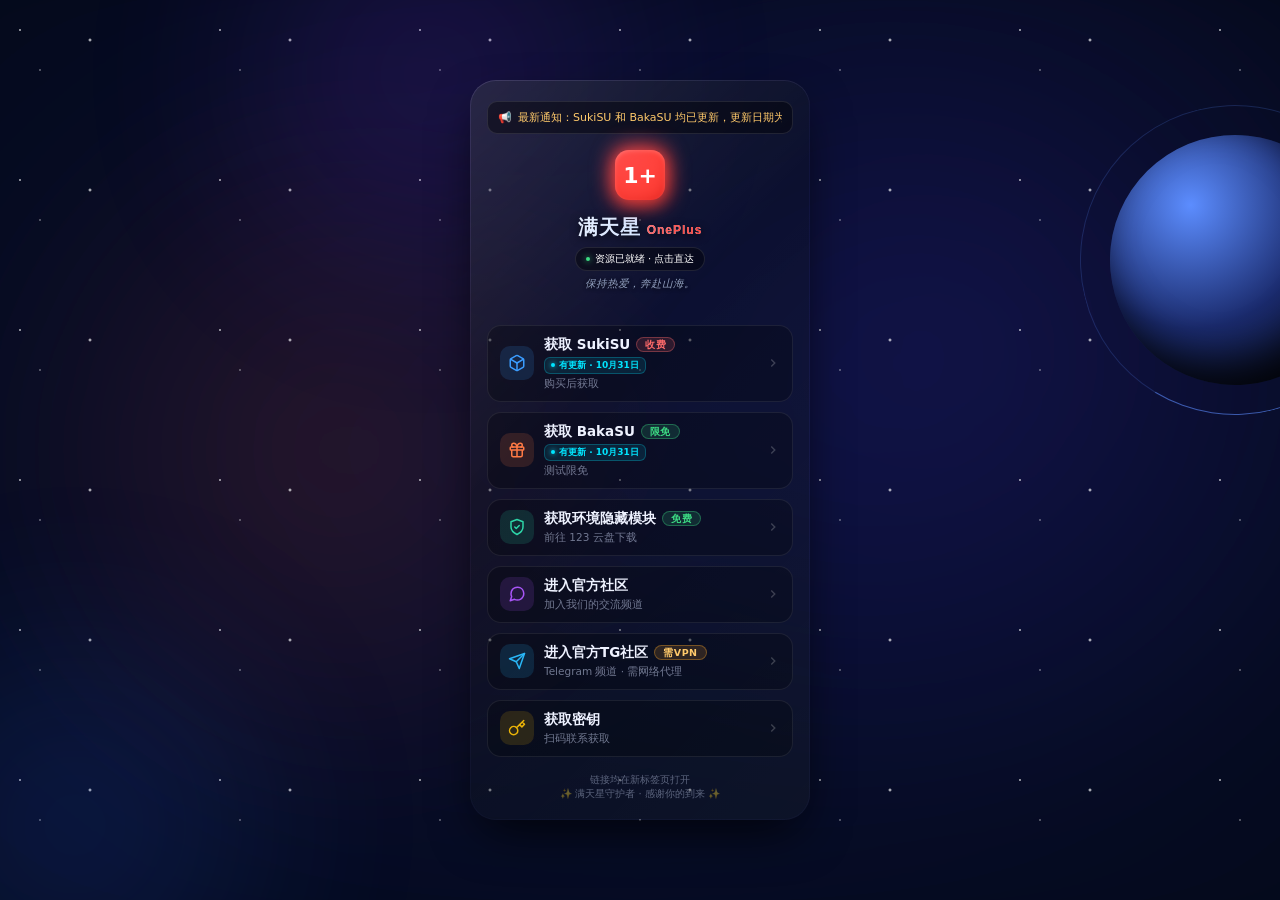
==== index.html @ 499a8072 "Add files via upload" ====
<!DOCTYPE html>
<html lang="zh-CN">
<head>
<meta charset="UTF-8">
<meta name="viewport" content="width=device-width, initial-scale=1.0, maximum-scale=1.0, user-scalable=no">
<title>满天星 - OnePlus</title>
<link rel="stylesheet" href="common.css">
<style>
body { overflow-x: hidden; -webkit-tap-highlight-color: transparent; }

/* 卡片基础样式：改为自适应高度，过度极其平滑 */
.card-inner { 
  padding: 20px 16px 18px; 
  position: relative; 
  display: flex; 
  flex-direction: column; 
  transition: height 0.3s cubic-bezier(0.25, 1, 0.5, 1);
}

/* === 视图容器 === */
.view-container { width: 100%; flex: 1; display: flex; flex-direction: column; animation: fadeIn 0.3s ease; }
@keyframes fadeIn { from { opacity: 0; transform: scale(0.98); } to { opacity: 1; transform: scale(1); } }

/* ================= 首页列表视图 ================= */
.notice-bar { position: relative; z-index: 11; display: flex; align-items: center; background: rgba(0,0,0,.4); border: 1px solid rgba(255,255,255,.1); border-radius: 10px; padding: 8px 10px; margin-bottom: 16px; font-size: 11px; color: #ffca6b; overflow: hidden; }
.notice-icon { flex-shrink: 0; margin-right: 6px; }
.notice-content { flex: 1; overflow: hidden; }
.notice-track { display: inline-flex; white-space: nowrap; animation: marquee 15s linear infinite; }
.notice-track span { padding-right: 30px; }
@keyframes marquee { 0% { transform: translateX(0); } 100% { transform: translateX(-50%); } }

.head { position: relative; z-index: 11; text-align: center; margin-bottom: 18px; }
.logo { position: relative; width: 50px; height: 50px; margin: 0 auto 10px; border-radius: 14px; display: grid; place-items: center; font-size: 22px; font-weight: 900; color: #fff; background: linear-gradient(145deg, #ff5e5e, #ff3b30 40%, #c91414); box-shadow: inset 0 2px 4px rgba(255,255,255,0.4), 0 6px 15px rgba(255,59,48,0.3); z-index: 1; }
.logo::before { content: ''; position: absolute; inset: -4px; border-radius: 18px; background: linear-gradient(145deg, #ff4d4d, #ff3b30); filter: blur(10px); z-index: -1; animation: logoPulse 2s infinite alternate; }
@keyframes logoPulse { 0% { opacity: .2; transform: scale(.9); } 100% { opacity: .7; transform: scale(1.05); } }
h1 { margin-bottom: 6px; font-size: 20px; font-weight: 900; letter-spacing: 1px; background: linear-gradient(100deg, #ffffff 0%, #d4e4ff 50%, #e6d4ff 100%); -webkit-background-clip: text; background-clip: text; color: transparent; display: flex; align-items: baseline; justify-content: center; gap: 6px; filter: drop-shadow(0 2px 4px rgba(0,0,0,0.8)); }
.brand { font-size: 12px; font-weight: 800; font-family: "Arial", sans-serif; background: linear-gradient(135deg, #ff6b6b, #ff3b30); -webkit-background-clip: text; background-clip: text; color: transparent; }
.meta-group { display: flex; flex-direction: column; align-items: center; gap: 6px; margin-bottom: 16px; }
.meta { display: inline-flex; align-items: center; gap: 5px; padding: 4px 10px; border-radius: 100px; font-size: 10px; color: #fff; background: rgba(0,0,0,.4); border: 1px solid rgba(255,255,255,.1); }
.dot { width: 4px; height: 4px; border-radius: 50%; background: #3ddc84; box-shadow: 0 0 6px #3ddc84; animation: dotPulse 2s infinite alternate; }
@keyframes dotPulse { 0% { opacity: .5; box-shadow: 0 0 2px #3ddc84; transform: scale(.8); } 100% { opacity: 1; box-shadow: 0 0 10px #3ddc84; transform: scale(1.2); } }
.quote { font-size: 10.5px; color: #a0b0d0; font-style: italic; opacity: .9; text-shadow: 0 1px 4px #000; }

.btns { position: relative; z-index: 11; display: flex; flex-direction: column; gap: 10px; flex: 1; }
.btn { position: relative; display: flex; align-items: center; gap: 10px; padding: 10px 12px; border-radius: 14px; overflow: hidden; text-decoration: none; color: var(--text); background: rgba(0, 0, 0, 0.25); border: 1px solid rgba(255,255,255,.08); transition: transform 0.2s; cursor: pointer; }
.btn:hover { background: rgba(0, 0, 0, 0.4); border-color: rgba(255,255,255,.15); }
.btn:active { transform: scale(0.96); background: rgba(255,255,255,0.08); }

.icon { flex: 0 0 34px; width: 34px; height: 34px; border-radius: 10px; display: grid; place-items: center; color: var(--accent); }
.icon svg { width: 18px; height: 18px; }
.text { flex: 1; min-width: 0; display: flex; flex-direction: column; justify-content: center; gap: 3px; }
.row-1 { display: flex; align-items: center; gap: 6px; }
.row-2 { display: flex; align-items: center; gap: 6px; }
.row-3 { font-size: 10.5px; color: rgba(214,226,255,.5); }
.label { font-size: 13.5px; font-weight: 700; white-space: nowrap; }

.tag { display: inline-flex; align-items: center; padding: 2px 8px; border-radius: 100px; font-size: 9.5px; font-weight: 800; line-height: 1; letter-spacing: 0.5px; transition: all 0.4s; }
.tag-vpn { color: #ffca6b; background: rgba(255,170,40,.15); border: 1px solid rgba(255,170,40,.35); }
.tag-paid { color: #ff6b6b; background: rgba(255,107,107,.15); border: 1px solid rgba(255,107,107,.35); }
.tag-free { color: #3ddc84; background: rgba(61,220,132,.15); border: 1px solid rgba(61,220,132,.35); }
.tag-paid.unlocked { color: #3ddc84; background: rgba(61,220,132,.25); border: 1px solid rgba(61,220,132,.5); animation: capsuleGlow 2s infinite alternate; }
@keyframes capsuleGlow { 0% { box-shadow: 0 0 5px rgba(61,220,132,.2); } 100% { box-shadow: 0 0 15px rgba(61,220,132,.5); } }
.update-badge { display: inline-flex; align-items: center; gap: 4px; padding: 1px 6px; border-radius: 6px; font-size: 9px; font-weight: 700; color: #00e5ff; background: rgba(0,229,255,.1); border: 1px solid rgba(0, 229, 255, 0.25); animation: floatBadge 2.5s infinite; }
.update-dot { width: 4px; height: 4px; border-radius: 50%; background: #00e5ff; box-shadow: 0 0 5px #00e5ff; }
@keyframes floatBadge { 0%, 100% { transform: translateY(0); } 50% { transform: translateY(-2px); } }

.arrow { width: 14px; height: 14px; display: grid; place-items: center; color: rgba(255,255,255,.2); flex-shrink: 0; margin-left: 4px; }
.btn-suki { --accent: #3b9dff; } .btn-suki .icon { background: rgba(59,157,255,.15); }
.btn-baka { --accent: #ff7a45; } .btn-baka .icon { background: rgba(255,122,69,.15); }
.btn-env { --accent: #2dd4a7; } .btn-env .icon { background: rgba(45,212,167,.15); }
.btn-qq { --accent: #a855f7; } .btn-qq .icon { background: rgba(168,85,247,.15); }
.btn-tg { --accent: #29b6f6; } .btn-tg .icon { background: rgba(41,182,246,.15); }
.btn-key { --accent: #eab308; } .btn-key .icon { background: rgba(234,179,8,.15); }
.foot { position: relative; z-index: 11; margin-top: 16px; text-align: center; font-size: 10px; color: rgba(214,226,255,.4); }

/* ================= 内部新界面视图 ================= */
.view-header { display: flex; align-items: center; margin-bottom: 24px; }
.back-icon { width: 32px; height: 32px; border-radius: 50%; background: rgba(255,255,255,0.08); border: 1px solid rgba(255,255,255,0.05); display: grid; place-items: center; cursor: pointer; color: #fff; margin-right: 12px; transition: all 0.2s; }
.back-icon:active { transform: scale(0.9); background: rgba(255,255,255,0.2); }
.view-title { font-size: 18px; font-weight: bold; color: #fff; }

.verify-content { display: flex; flex-direction: column; align-items: center; width: 100%; animation: fadeIn 0.3s ease; padding-bottom: 20px; }
.input-group { position: relative; margin-bottom: 16px; width: 100%; }
input { width: 100%; padding: 14px 44px; border-radius: 14px; background: rgba(0, 0, 0, 0.4); border: 1px solid rgba(255,255,255,0.15); color: #fff; font-size: 16px; text-align: center; outline: none; font-family: inherit; letter-spacing: 2px; box-sizing: border-box; }
input:focus { border-color: rgba(59,157,255,0.6); box-shadow: 0 0 20px rgba(59,157,255,0.3); background: rgba(0,0,0,0.5); }
.eye { position: absolute; right: 10px; top: 50%; transform: translateY(-50%); width: 32px; height: 32px; display: grid; place-items: center; background: transparent; border: none; color: rgba(255,255,255,.5); cursor: pointer; }
.eye svg { width: 20px; height: 20px; }
.eye.active svg { color: #3b9dff; }

.err { color: #ff4d4d; font-size: 12px; height: 20px; margin-bottom: 12px; opacity: 0; transition: opacity .3s; font-weight: 500; }
.err.show { opacity: 1; }
button.verify { width: 100%; padding: 15px; border-radius: 14px; background: linear-gradient(180deg, #3b9dff, #2f6bff); color: #fff; border: none; font-size: 15px; font-weight: bold; cursor: pointer; margin-bottom: 10px; transition: transform 0.2s; }
button.verify:active:not(:disabled) { transform: scale(0.96); }
button.verify:disabled { background: #2a3245; color: rgba(255,255,255,.3); cursor: not-allowed; }

.qr-container { position: relative; display: inline-block; margin-bottom: 10px; padding: 3px; border-radius: 20px; background: linear-gradient(135deg, #8b5cf6, #29b6f6, #eab308); }
.qr-wrap { position: relative; background: #fff; padding: 10px; border-radius: 17px; overflow: hidden; width: 210px; height: 210px; display: flex; align-items: center; justify-content: center; }
.qr-wrap img { display: block; width: 100%; height: 100%; object-fit: contain; border-radius: 10px; }
.scan-line { position: absolute; top: 0; left: 0; width: 100%; height: 2px; background: linear-gradient(90deg, transparent, #8b5cf6, #eab308, transparent); animation: scan 3s infinite; z-index: 10; }
@keyframes scan { 0% { top: -5%; opacity: 0; } 10% { opacity: 1; } 90% { opacity: 1; } 100% { top: 105%; opacity: 0; } }

.btn-loading { display: inline-block; width: 14px; height: 14px; border: 2px solid rgba(255,255,255,0.2); border-top-color: #fff; border-radius: 50%; animation: btnSpin 0.6s linear infinite; margin-right: 6px; }
@keyframes btnSpin { to { transform: rotate(360deg); } }
.shake { animation: shake 0.4s; }
@keyframes shake { 0%, 100% { transform: translateX(0); } 25% { transform: translateX(-6px); } 75% { transform: translateX(6px); } }
</style>
</head>
<body>

<div class="nebula"></div><div class="stars"></div><div class="planet" id="planet-bg"></div><div class="orb orb-1"></div><div class="orb orb-2"></div>

<main class="card">
  <div class="card-inner" id="mainCardInner">
    
    <!-- 视图 1：首页列表 -->
    <div class="view-container" id="viewList">
      <div class="notice-bar"><span class="notice-icon">📢</span><div class="notice-content"><div class="notice-track" id="noticeTrack"></div></div></div>
      <header class="head">
        <div class="logo">1+</div>
        <h1>满天星 <span class="brand">OnePlus</span></h1>
        <div class="meta-group"><div class="meta"><span class="dot"></span>资源已就绪 · 点击直达</div><div class="quote" id="dailyQuote">满天星河，你是人间理想。</div></div>
      </header>
      <nav class="btns">
        <a class="btn btn-suki" href="javascript:void(0)" onclick="handleSukiClick(this)">
          <span class="icon"><svg viewBox="0 0 24 24" fill="none" stroke="currentColor" stroke-width="2" stroke-linejoin="round"><path d="M21 16V8a2 2 0 0 0-1-1.73l-7-4a2 2 0 0 0-2 0l-7 4A2 2 0 0 0 3 8v8a2 2 0 0 0 1 1.73l7 4a2 2 0 0 0 2 0l7-4A2 2 0 0 0 21 16z"/><polyline points="3.27 6.96 12 12.01 20.73 6.96"/><line x1="12" y1="22.08" x2="12" y2="12"/></svg></span>
          <span class="text">
            <span class="row-1"><span class="label">获取 SukiSU</span><span id="sukiTag" class="tag tag-paid">收费</span></span>
            <span class="row-2"><span class="update-badge"><span class="update-dot"></span>有更新 · 10月31日</span></span>
            <span class="row-3">购买后获取</span>
          </span>
          <span class="arrow" id="sukiArrow"><svg viewBox="0 0 24 24" fill="none" stroke="currentColor" stroke-width="2.5"><polyline points="9 18 15 12 9 6"/></svg></span>
        </a>
        <a class="btn btn-baka" href="https://1816791544.share.123pan.cn/123pan/YXhyVv-ru7KH" target="_blank">
          <span class="icon"><svg viewBox="0 0 24 24" fill="none" stroke="currentColor" stroke-width="2" stroke-linejoin="round"><rect x="3" y="8" width="18" height="4" rx="1"/><path d="M12 8v13M5 12v7a2 2 0 0 0 2 2h10a2 2 0 0 0 2-2v-7"/><path d="M7.5 8a2.5 2.5 0 0 1 0-5C11 3 12 8 12 8s1-5 4.5-5a2.5 2.5 0 0 1 0 5"/></svg></span>
          <span class="text">
            <span class="row-1"><span class="label">获取 BakaSU</span><span class="tag tag-free">限免</span></span>
            <span class="row-2"><span class="update-badge"><span class="update-dot"></span>有更新 · 10月31日</span></span>
            <span class="row-3">测试限免</span>
          </span>
          <span class="arrow"><svg viewBox="0 0 24 24" fill="none" stroke="currentColor" stroke-width="2.5"><polyline points="9 18 15 12 9 6"/></svg></span>
        </a>
        <a class="btn btn-env" href="https://www.123684.com/s/YXhyVv-4Yx2H" target="_blank">
          <span class="icon"><svg viewBox="0 0 24 24" fill="none" stroke="currentColor" stroke-width="2" stroke-linecap="round" stroke-linejoin="round"><path d="M12 22s8-4 8-10V5l-8-3-8 3v7c0 6 8 10 8 10z"/><path d="M9 12l2 2 4-4"/></svg></span>
          <span class="text">
            <span class="row-1"><span class="label">获取环境隐藏模块</span><span class="tag tag-free">免费</span></span>
            <span class="row-3">前往 123 云盘下载</span>
          </span>
          <span class="arrow"><svg viewBox="0 0 24 24" fill="none" stroke="currentColor" stroke-width="2.5"><polyline points="9 18 15 12 9 6"/></svg></span>
        </a>
        <a class="btn btn-qq" href="https://pd.qq.com/s/1yattoxwb?b=9" target="_blank">
          <span class="icon"><svg viewBox="0 0 24 24" fill="none" stroke="currentColor" stroke-width="2" stroke-linecap="round" stroke-linejoin="round"><path d="M21 11.5a8.38 8.38 0 0 1-.9 3.8 8.5 8.5 0 0 1-7.6 4.7 8.38 8.38 0 0 1-3.8-.9L3 21l1.9-5.7a8.38 8.38 0 0 1-.9-3.8 8.5 8.5 0 0 1 4.7-7.6 8.38 8.38 0 0 1 3.8-.9h.5a8.48 8.48 0 0 1 8 8v.5z"/></svg></span>
          <span class="text"><span class="row-1"><span class="label">进入官方社区</span></span><span class="row-3">加入我们的交流频道</span></span>
          <span class="arrow"><svg viewBox="0 0 24 24" fill="none" stroke="currentColor" stroke-width="2.5"><polyline points="9 18 15 12 9 6"/></svg></span>
        </a>
        <a class="btn btn-tg" href="https://t.me/OnePlusXingQiu" target="_blank">
          <span class="icon"><svg viewBox="0 0 24 24" fill="none" stroke="currentColor" stroke-width="2" stroke-linecap="round" stroke-linejoin="round"><line x1="22" y1="2" x2="11" y2="13"/><polygon points="22 2 15 22 11 13 2 9 22 2"/></svg></span>
          <span class="text">
            <span class="row-1"><span class="label">进入官方TG社区</span><span class="tag tag-vpn">需VPN</span></span>
            <span class="row-3">Telegram 频道 · 需网络代理</span>
          </span>
          <span class="arrow"><svg viewBox="0 0 24 24" fill="none" stroke="currentColor" stroke-width="2.5"><polyline points="9 18 15 12 9 6"/></svg></span>
        </a>
        <a class="btn btn-key" href="javascript:void(0)" onclick="showView('key')">
          <span class="icon"><svg viewBox="0 0 24 24" fill="none" stroke="currentColor" stroke-width="2" stroke-linecap="round" stroke-linejoin="round"><path d="M21 2l-2 2m-7.61 7.61a5.5 5.5 0 1 1-7.778 7.778 5.5 5.5 0 0 1 7.777-7.777zm0 0L15.5 7.5m0 0l3 3L22 7l-3-3m-3.5 3.5L19 4"/></svg></span>
          <span class="text"><span class="row-1"><span class="label">获取密钥</span></span><span class="row-3">扫码联系获取</span></span>
          <span class="arrow"><svg viewBox="0 0 24 24" fill="none" stroke="currentColor" stroke-width="2.5"><polyline points="9 18 15 12 9 6"/></svg></span>
        </a>
      </nav>
      <footer class="foot"><div>链接均在新标签页打开</div><div>✨ 满天星守护者 · 感谢你的到来 ✨</div></footer>
    </div>

    <!-- 视图 2：Suki 验证界面 -->
    <div class="view-container" id="viewSuki" style="display: none;">
      <div class="view-header">
        <div class="back-icon" onclick="showView('list')">
          <svg width="18" height="18" viewBox="0 0 24 24" fill="none" stroke="currentColor" stroke-width="2.5"><polyline points="15 18 9 12 15 6"></polyline></svg>
        </div>
        <div class="view-title">SukiSU 验证</div>
      </div>
      <div class="verify-content" id="sukiCard">
        <p style="margin-bottom: 24px; color: rgba(255,255,255,0.7); font-size: 13px; text-align: center;">该资源为付费内容<br>请输入您购买后获取的密钥</p>
        <div class="input-group">
          <input type="password" id="pass" placeholder="请输入密钥" autocomplete="off">
          <button type="button" class="eye" id="eyeBtn"><svg id="eyeIcon" viewBox="0 0 24 24" fill="none" stroke="currentColor" stroke-width="2"><path d="M17.94 17.94A10.07 10.07 0 0 1 12 20c-7 0-11-8-11-8a18.45 18.45 0 0 1 5.06-5.94M9.9 4.24A9.12 9.12 0 0 1 12 4c7 0 11 8 11 8a18.5 18.5 0 0 1-2.16 3.19m-6.72-1.07a3 3 0 1 1-4.24-4.24"></path><line x1="1" y1="1" x2="23" y2="23"></line></svg></button>
        </div>
        <div class="err" id="err"></div>
        <button class="verify" id="verifyBtn">验证并前往下载</button>
      </div>
    </div>

    <!-- 视图 3：二维码获取界面 -->
    <div class="view-container" id="viewKey" style="display: none;">
      <div class="view-header">
        <div class="back-icon" onclick="showView('list')">
          <svg width="18" height="18" viewBox="0 0 24 24" fill="none" stroke="currentColor" stroke-width="2.5"><polyline points="15 18 9 12 15 6"></polyline></svg>
        </div>
        <div class="view-title">获取密钥</div>
      </div>
      <div class="verify-content">
        <p style="margin-bottom: 24px; color: rgba(255,255,255,0.7); font-size: 13px; text-align: center;">扫描下方二维码联系管理员<br>购买并获取验证密钥</p>
        <div class="qr-container"><div class="qr-wrap"><img src="qrcode.jpg?v=3" alt="扫码联系管理员获取密钥" loading="lazy"><div class="scan-line"></div></div></div>
      </div>
    </div>

  </div>
</main>

<script src="common.js"></script>
<script>
  const NOTICES = ["最新通知：SukiSU 和 BakaSU 均已更新，更新日期为 10月31日 21:00，感谢大家的支持！"];
  const track = document.getElementById('noticeTrack');
  const html = NOTICES.map(t => `<span>${t}</span>`).join('');
  track.innerHTML = html + html;

  const quotes = ["保持热爱，奔赴山海。","星空不问赶路人，时光不负有心人。","万物皆有裂痕，那是光照进来的地方。","愿你眼里有星辰，身边有微风。","满天星河，你是人间理想。"];
  document.getElementById('dailyQuote').innerText = quotes[new Date().getDate() % quotes.length];

  if (localStorage.getItem('suki_is_paid') === 'true') {
    const sukiTag = document.getElementById('sukiTag');
    sukiTag.classList.add('unlocked');
    sukiTag.innerHTML = '已解锁';
  }

  // ==== 视图切换逻辑 ====
  const viewList = document.getElementById('viewList');
  const viewSuki = document.getElementById('viewSuki');
  const viewKey = document.getElementById('viewKey');
  const sukiArrow = document.getElementById('sukiArrow');

  function showView(type) {
    viewList.style.display = 'none';
    viewSuki.style.display = 'none';
    viewKey.style.display = 'none';

    // 核心修复：回到列表时，强制把箭头恢复原状
    if (type === 'list') {
      viewList.style.display = 'flex';
      sukiArrow.innerHTML = '<svg viewBox="0 0 24 24" fill="none" stroke="currentColor" stroke-width="2.5"><polyline points="9 18 15 12 9 6"/></svg>';
    }
    if (type === 'suki') viewSuki.style.display = 'flex';
    if (type === 'key') viewKey.style.display = 'flex';
  }

  // 终极防回弹修复：处理浏览器“往返缓存”恢复时的状态重置
  window.addEventListener('pageshow', function(event) {
    if (event.persisted || (typeof performance !== 'undefined' && performance.getEntriesByType('navigation')[0].type === 'back_forward')) {
      showView('list'); // 强制切回列表，消灭残留状态
    }
  });

  const KEY_HASH   = "380423258a33c2c583868f680484ac9741846f583a2730882f0ba379efd84c5b";
  const SALT_B64   = "6iRrrBIgb+VAeaumRGCFoQ==";
  const IV_B64     = "bH3f4QlL0CRHRyyD";
  const CIPHER_B64 = "Y8BLD3lFaoACJJ4Soh3SGJcMIN4kbVnlmmmk8BgMPW1jBuwKhX+V3H4hdEYIKmE7qm+teDQ=";

  const b64ToU8 = s => Uint8Array.from(atob(s), c => c.charCodeAt(0));

  async function handleSukiClick(element) {
    const savedKey = localStorage.getItem('suki_saved_key');
    if (savedKey) {
      sukiArrow.innerHTML = '<span class="btn-loading"></span>';
      
      try {
        const enc = new TextEncoder();
        const baseKey = await crypto.subtle.importKey('raw', enc.encode(savedKey), 'PBKDF2', false, ['deriveKey']);
        const aesKey = await crypto.subtle.deriveKey(
          { name: 'PBKDF2', salt: b64ToU8(SALT_B64), iterations: 100000, hash: 'SHA-256' },
          baseKey, { name: 'AES-GCM', length: 256 }, false, ['decrypt']
        );
        const pt = await crypto.subtle.decrypt(
          { name: 'AES-GCM', iv: b64ToU8(IV_B64) },
          aesKey, b64ToU8(CIPHER_B64)
        );
        const url = new TextDecoder().decode(pt);
        window.location.href = url;
        return;
      } catch (e) {
        localStorage.removeItem('suki_saved_key');
        localStorage.removeItem('suki_is_paid');
        sukiArrow.innerHTML = '<svg viewBox="0 0 24 24" fill="none" stroke="currentColor" stroke-width="2.5"><polyline points="9 18 15 12 9 6"/></svg>';
      }
    }
    showView('suki');
    checkLockStatus(); 
  }

  const MAX_TRIES = 5;
  const LOCK_TIME = 10 * 60 * 1000;
  const passInput = document.getElementById('pass');
  const verifyBtn = document.getElementById('verifyBtn');
  const errText = document.getElementById('err');
  const eyeBtn = document.getElementById('eyeBtn');
  const eyeIcon = document.getElementById('eyeIcon');
  let isVerifying = false;
  let timerInterval = null;

  const eyeOpen = `<path d="M1 12s4-8 11-8 11 8 11 8-4 8-11 8S1 12 1 12z"></path><circle cx="12" cy="12" r="3"></circle>`;
  const eyeClosed = `<path d="M17.94 17.94A10.07 10.07 0 0 1 12 20c-7 0-11-8-11-8a18.45 18.45 0 0 1 5.06-5.94M9.9 4.24A9.12 9.12 0 0 1 12 4c7 0 11 8 11 8a18.5 18.5 0 0 1-2.16 3.19m-6.72-1.07a3 3 0 1 1-4.24-4.24"></path><line x1="1" y1="1" x2="23" y2="23"></line>`;

  eyeBtn.addEventListener('click', () => {
    if (passInput.type === 'password') {
      passInput.type = 'text';
      eyeIcon.innerHTML = eyeOpen;
      eyeBtn.classList.add('active');
    } else {
      passInput.type = 'password';
      eyeIcon.innerHTML = eyeClosed;
      eyeBtn.classList.remove('active');
    }
  });

  const u8ToHex = u8 => [...u8].map(b => b.toString(16).padStart(2, '0')).join('');

  verifyBtn.addEventListener('click',async () => {
    if (verifyBtn.disabled || isVerifying) return;
    const val = passInput.value.trim();
    if (!val) return;

    isVerifying = true;
    verifyBtn.disabled = true;
    const originalText = verifyBtn.innerHTML;
    verifyBtn.innerHTML = '<span class="btn-loading"></span> 验证中...';
    errText.classList.remove('show');

    try {
      const enc = new TextEncoder();
      const digest = await crypto.subtle.digest('SHA-256', enc.encode(val));
      
      if (u8ToHex(new Uint8Array(digest)) !== KEY_HASH) { 
        verifyBtn.innerHTML = originalText;
        verifyBtn.disabled = false;
        isVerifying = false;
        document.getElementById('sukiCard').classList.add('shake');
        setTimeout(() => document.getElementById('sukiCard').classList.remove('shake'), 400);
        handleFail(); 
        return; 
      }

      const baseKey = await crypto.subtle.importKey('raw', enc.encode(val), 'PBKDF2', false, ['deriveKey']);
      const aesKey = await crypto.subtle.deriveKey(
        { name: 'PBKDF2', salt: b64ToU8(SALT_B64), iterations: 100000, hash: 'SHA-256' },
        baseKey, { name: 'AES-GCM', length: 256 }, false, ['decrypt']
      );
      const pt = await crypto.subtle.decrypt(
        { name: 'AES-GCM', iv: b64ToU8(IV_B64) },
        aesKey, b64ToU8(CIPHER_B64)
      );
      const url = new TextDecoder().decode(pt);

      localStorage.setItem('suki_is_paid', 'true');
      localStorage.setItem('suki_saved_key', val);
      localStorage.removeItem('suki_fail_count');
      localStorage.removeItem('suki_lock_until');
      
      const sukiTag = document.getElementById('sukiTag');
      sukiTag.classList.add('unlocked');
      sukiTag.innerHTML = '已解锁';

      verifyBtn.innerHTML = '<span class="btn-loading"></span> 跳转中...';
      setTimeout(() => { window.location.href = url; }, 300);

    } catch (e) {
      verifyBtn.innerHTML = originalText;
      verifyBtn.disabled = false;
      isVerifying = false;
      handleFail();
    }
  });

  function handleFail() {
    let failCount = parseInt(localStorage.getItem('suki_fail_count') || '0') + 1;
    localStorage.setItem('suki_fail_count', failCount);
    const remain = MAX_TRIES - failCount;

    document.getElementById('sukiCard').classList.add('shake');
    setTimeout(() => document.getElementById('sukiCard').classList.remove('shake'), 400);

    if (failCount >= MAX_TRIES) {
      localStorage.setItem('suki_lock_until', Date.now() + LOCK_TIME);
      checkLockStatus();
    } else {
      showError(`密钥错误，您还有 ${remain} 次尝试机会`);
      passInput.value = '';
      passInput.focus();
      verifyBtn.disabled = false; 
    }
  }

  function showError(msg) { 
    errText.innerText = msg; 
    errText.classList.add('show'); 
  }

  function checkLockStatus() {
    const lockUntil = localStorage.getItem('suki_lock_until');
    if (lockUntil && Date.now() < lockUntil) {
      passInput.disabled = true;
      verifyBtn.disabled = true;
      if (timerInterval) clearInterval(timerInterval);
      
      const updateTimer = () => {
        const left = lockUntil - Date.now();
        if (left <= 0) {
          clearInterval(timerInterval);
          localStorage.removeItem('suki_fail_count');
          localStorage.removeItem('suki_lock_until');
          unlockInputs();
        } else {
          const m = Math.floor(left / 60000);
          const s = Math.floor((left % 60000) / 1000);
          showError(`错误次数过多，请 ${m}分${s < 10 ? '0'+s : s}秒 后重试`);
        }
      };
      
      updateTimer();
      timerInterval = setInterval(updateTimer, 1000);
      
    } else {
      if (lockUntil) {
        localStorage.removeItem('suki_fail_count');
        localStorage.removeItem('suki_lock_until');
      }
      unlockInputs();
    }
  }

  function unlockInputs() {
    passInput.disabled = false;
    verifyBtn.disabled = false;
    errText.classList.remove('show');
    verifyBtn.innerHTML = '验证并前往下载';
  }

  passInput.addEventListener('keydown', e => { 
    if (e.key === 'Enter' && !verifyBtn.disabled) {
      verifyBtn.click(); 
    }
  });
  passInput.addEventListener('input', () => errText.classList.remove('show'));
</script>
</body>
</html>
---- common.css ----
html, body {
  background-color: #04060a !important; 
  margin: 0; padding: 0; width: 100%; height: 100%;
}
*, *::before, *::after { box-sizing: border-box; }

:root {
  --text: #eef2ff;
  --muted: rgba(214, 226, 255, .7);
}

body {
  min-height: 100dvh;
  display: flex;
  flex-direction: column;
  align-items: safe center;
  justify-content: safe center;
  padding: 15px 12px;
  font-family: "PingFang SC", "HarmonyOS Sans SC", "Microsoft YaHei", system-ui, -apple-system, sans-serif;
  color: var(--text);
  overflow-x: hidden;
  -webkit-font-smoothing: antialiased;
  user-select: none;
  -webkit-tap-highlight-color: transparent;
}

.nebula {
  position: fixed; top: -10%; left: -10%;
  width: 120vw; height: 120vh;
  background: radial-gradient(ellipse 40% 60% at 30% 50%, rgba(180, 80, 60, 0.15) 0%, transparent 60%),
              radial-gradient(ellipse 50% 70% at 70% 40%, rgba(80, 60, 180, 0.15) 0%, transparent 65%),
              radial-gradient(ellipse 100% 100% at 50% 50%, rgba(10, 15, 40, 1) 0%, #04060a 100%);
  filter: blur(50px) saturate(150%);
  z-index: 0; pointer-events: none;
  animation: nebulaPulse 20s ease-in-out infinite alternate;
}
@keyframes nebulaPulse { 0% { transform: scale(1); opacity: 0.8; } 100% { transform: scale(1.05); opacity: 1; } }

.stars {
  position: fixed; inset: 0; z-index: 1; pointer-events: none;
  background-image: radial-gradient(1.5px 1.5px at 20px 30px, #fff, transparent),
                    radial-gradient(1px 1px at 40px 70px, #fff, transparent),
                    radial-gradient(2px 2px at 90px 40px, #fff, transparent);
  background-size: 200px 150px;
  animation: twinkle 4s infinite alternate;
}
@keyframes twinkle { 0%, 100% { opacity: .3; } 50% { opacity: 1; } }

.planet {
  position: fixed; top: 15%; right: -80px;
  width: 250px; height: 250px; border-radius: 50%;
  background: radial-gradient(circle at 30% 30%, #5c8dff, #1a2a6c, #04060a);
  box-shadow: inset -20px -20px 40px rgba(0,0,0,0.8);
  z-index: 1; pointer-events: none;
}
.planet::after {
  content: ''; position: absolute; inset: -30px; border-radius: 50%;
  border: 1px solid rgba(92, 141, 255, 0.2); border-bottom-color: rgba(92, 141, 255, 0.6);
  transform: rotate(-20deg); animation: ringSpin 20s linear infinite;
}
@keyframes ringSpin { to { transform: rotate(340deg); } }

.orb { position: fixed; z-index: 1; border-radius: 50%; filter: blur(100px); opacity: .15; pointer-events: none; }
.orb-1 { width: 350px; height: 350px; background: #2f6bff; bottom: -100px; left: -100px; }
.orb-2 { width: 350px; height: 350px; background: #8b3bff; top: -100px; left: 20%; }

.meteor {
  position: fixed; width: 350px; height: 2px;
  background: linear-gradient(to left, #fff 0%, rgba(255,255,255,0) 100%);
  border-radius: 50%; z-index: 5; pointer-events: none;
  transform-origin: right center; transform: rotate(45deg);
}
.meteor::after {
  content: ''; position: absolute; right: -2px; top: 50%; transform: translateY(-50%);
  width: 4px; height: 4px; background: #fff; border-radius: 50%;
  box-shadow: 0 0 8px 2px rgba(255, 255, 255, 0.9);
}
@keyframes meteorFall {
  0% { transform: translate(0, 0) rotate(135deg); opacity: 0; }
  10% { opacity: 1; } 80% { opacity: 1; }
  100% { transform: translate(-800px, 800px) rotate(135deg); opacity: 0; } 
}

.card {
  position: relative; z-index: 10; width: 100%; max-width: 340px; padding: 1px; border-radius: 26px;
  background: linear-gradient(135deg, rgba(255, 255, 255, 0.15) 0%, rgba(255, 255, 255, 0.02) 40%, rgba(255, 255, 255, 0.05) 100%);
  box-shadow: 0 20px 50px -12px rgba(0, 0, 0, 0.8), inset 0 1px 1px rgba(255, 255, 255, 0.05);
  transform: translateZ(0);
}
.card-inner {
  position: relative; border-radius: 25px; overflow: hidden;
  background: rgba(5, 10, 20, 0.3); transform: translateZ(0);
}
.shake { animation: shake .4s ease-in-out; }
@keyframes shake { 0%, 100% { transform: translateX(0); } 25% { transform: translateX(-6px); } 75% { transform: translateX(6px); } }
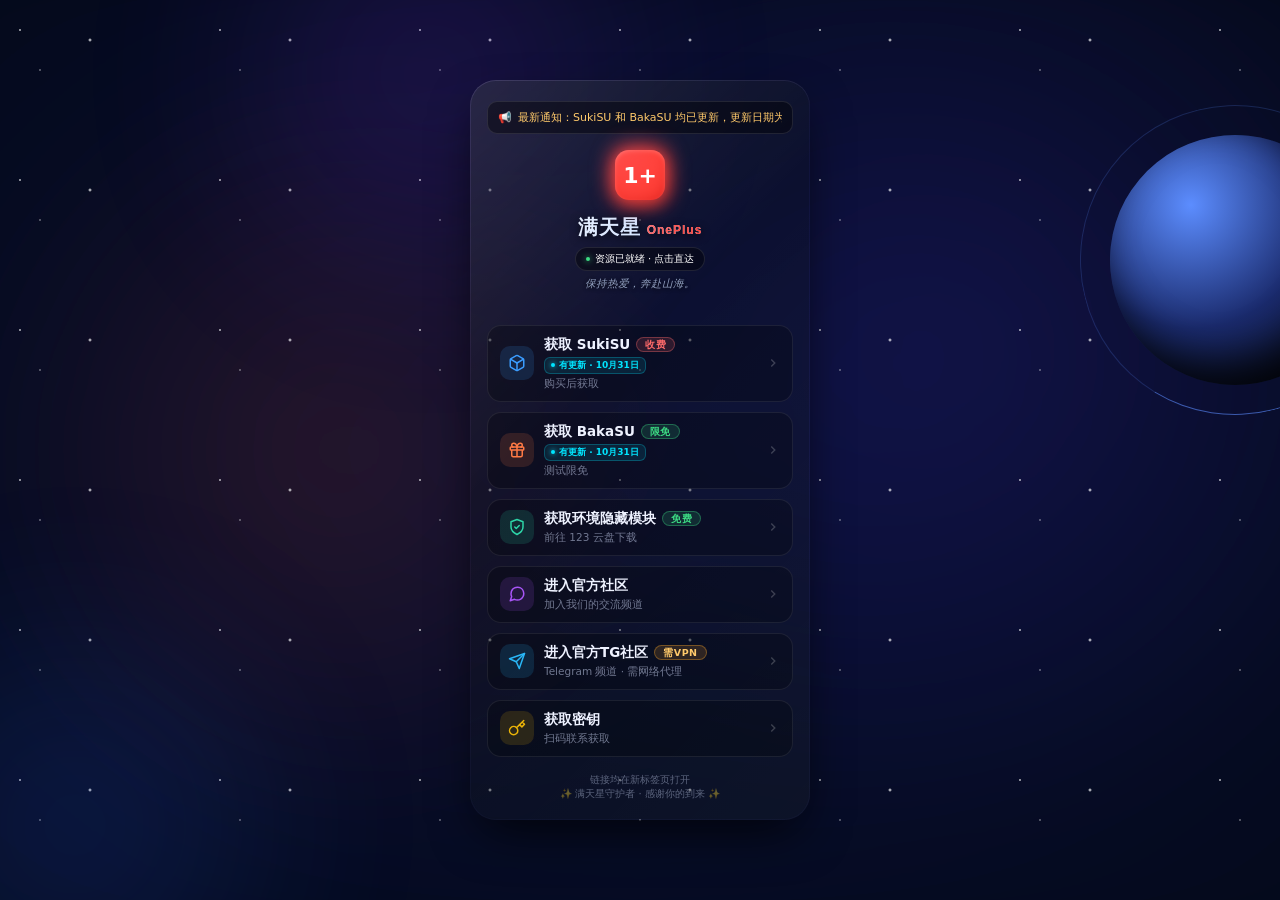
==== commit 296961fd: "Add files via upload" ====
--- a/index.html
+++ b/index.html
@@ -8,16 +8,7 @@
 <style>
 body { overflow-x: hidden; -webkit-tap-highlight-color: transparent; }
 
-/* 卡片基础样式：改为自适应高度，过度极其平滑 */
-.card-inner { 
-  padding: 20px 16px 18px; 
-  position: relative; 
-  display: flex; 
-  flex-direction: column; 
-  transition: height 0.3s cubic-bezier(0.25, 1, 0.5, 1);
-}
-
-/* === 视图容器 === */
+.card-inner { padding: 20px 16px 18px; position: relative; display: flex; flex-direction: column; transition: height 0.3s cubic-bezier(0.25, 1, 0.5, 1); }
 .view-container { width: 100%; flex: 1; display: flex; flex-direction: column; animation: fadeIn 0.3s ease; }
 @keyframes fadeIn { from { opacity: 0; transform: scale(0.98); } to { opacity: 1; transform: scale(1); } }
 
@@ -232,20 +223,17 @@
     viewSuki.style.display = 'none';
     viewKey.style.display = 'none';
 
-    // 核心修复：回到列表时，强制把箭头恢复原状
-    if (type === 'list') {
-      viewList.style.display = 'flex';
-      sukiArrow.innerHTML = '<svg viewBox="0 0 24 24" fill="none" stroke="currentColor" stroke-width="2.5"><polyline points="9 18 15 12 9 6"/></svg>';
-    }
+    // 强制把箭头恢复原状
+    sukiArrow.innerHTML = '<svg viewBox="0 0 24 24" fill="none" stroke="currentColor" stroke-width="2.5"><polyline points="9 18 15 12 9 6"/></svg>';
+
+    if (type === 'list') viewList.style.display = 'flex';
     if (type === 'suki') viewSuki.style.display = 'flex';
     if (type === 'key') viewKey.style.display = 'flex';
   }
 
-  // 终极防回弹修复：处理浏览器“往返缓存”恢复时的状态重置
+  // 核心防闪/防卡死：只要页面显示，强制重绘并重置UI
   window.addEventListener('pageshow', function(event) {
-    if (event.persisted || (typeof performance !== 'undefined' && performance.getEntriesByType('navigation')[0].type === 'back_forward')) {
-      showView('list'); // 强制切回列表，消灭残留状态
-    }
+    showView('list');
   });
 
   const KEY_HASH   = "380423258a33c2c583868f680484ac9741846f583a2730882f0ba379efd84c5b";
@@ -272,7 +260,9 @@
           aesKey, b64ToU8(CIPHER_B64)
         );
         const url = new TextDecoder().decode(pt);
-        window.location.href = url;
+        
+        // 核心：强制不保留历史记录跳转，回来时页面是全新的！
+        window.location.replace(url);
         return;
       } catch (e) {
         localStorage.removeItem('suki_saved_key');
@@ -311,14 +301,14 @@
 
   const u8ToHex = u8 => [...u8].map(b => b.toString(16).padStart(2, '0')).join('');
 
-  verifyBtn.addEventListener('click',async () => {
+  verifyBtn.addEventListener('click', async () => {
     if (verifyBtn.disabled || isVerifying) return;
     const val = passInput.value.trim();
     if (!val) return;
 
     isVerifying = true;
     verifyBtn.disabled = true;
-    const originalText = verifyBtn.innerHTML;
+    constoriginalText = verifyBtn.innerHTML;
     verifyBtn.innerHTML = '<span class="btn-loading"></span> 验证中...';
     errText.classList.remove('show');
 
@@ -357,7 +347,8 @@
       sukiTag.innerHTML = '已解锁';
 
       verifyBtn.innerHTML = '<span class="btn-loading"></span> 跳转中...';
-      setTimeout(() => { window.location.href = url; }, 300);
+      // 同样使用 replace，确保跳走后不保留缓存
+      setTimeout(() => { window.location.replace(url); }, 300);
 
     } catch (e) {
       verifyBtn.innerHTML = originalText;
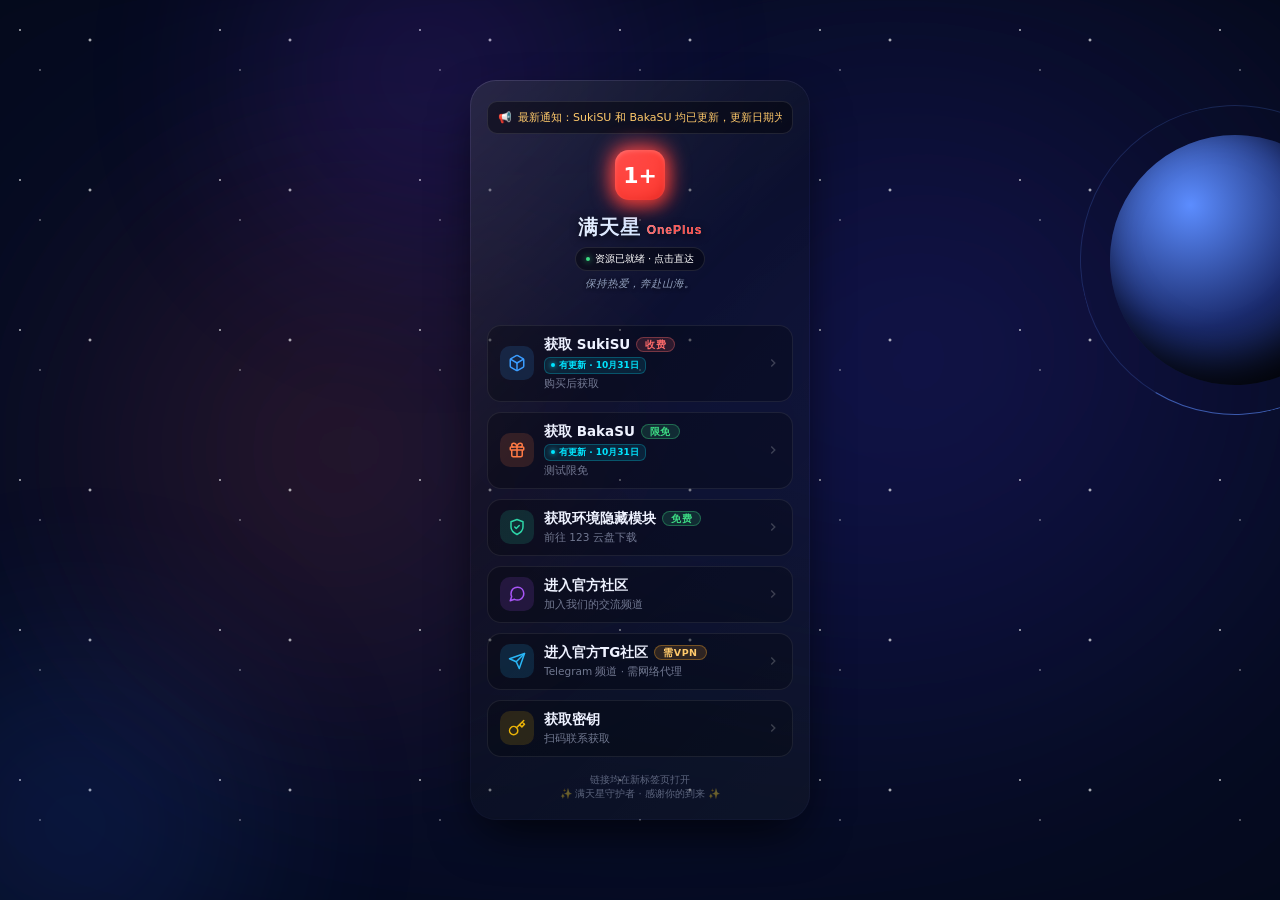
==== commit c0675509: "Add files via upload" ====
--- a/index.html
+++ b/index.html
@@ -8,7 +8,16 @@
 <style>
 body { overflow-x: hidden; -webkit-tap-highlight-color: transparent; }
 
-.card-inner { padding: 20px 16px 18px; position: relative; display: flex; flex-direction: column; transition: height 0.3s cubic-bezier(0.25, 1, 0.5, 1); }
+/* 卡片基础样式：改为自适应高度，过度极其平滑 */
+.card-inner { 
+  padding: 20px 16px 18px; 
+  position: relative; 
+  display: flex; 
+  flex-direction: column; 
+  transition: height 0.3s cubic-bezier(0.25, 1, 0.5, 1);
+}
+
+/* === 视图容器 === */
 .view-container { width: 100%; flex: 1; display: flex; flex-direction: column; animation: fadeIn 0.3s ease; }
 @keyframes fadeIn { from { opacity: 0; transform: scale(0.98); } to { opacity: 1; transform: scale(1); } }
 
@@ -231,9 +240,12 @@
     if (type === 'key') viewKey.style.display = 'flex';
   }
 
-  // 核心防闪/防卡死：只要页面显示，强制重绘并重置UI
+  // 核心：只要页面显示，强制切回列表并重置所有状态
   window.addEventListener('pageshow', function(event) {
     showView('list');
+    verifyBtn.innerHTML = '验证并前往下载';
+    verifyBtn.disabled = false;
+    isVerifying = false;
   });
 
   const KEY_HASH   = "380423258a33c2c583868f680484ac9741846f583a2730882f0ba379efd84c5b";
@@ -261,8 +273,8 @@
         );
         const url = new TextDecoder().decode(pt);
         
-        // 核心：强制不保留历史记录跳转，回来时页面是全新的！
-        window.location.replace(url);
+        // 修复：使用 href 而不是 replace，保留返回历史
+        window.location.href = url;
         return;
       } catch (e) {
         localStorage.removeItem('suki_saved_key');
@@ -308,7 +320,7 @@
 
     isVerifying = true;
     verifyBtn.disabled = true;
-    constoriginalText = verifyBtn.innerHTML;
+    const originalText = verifyBtn.innerHTML;
     verifyBtn.innerHTML = '<span class="btn-loading"></span> 验证中...';
     errText.classList.remove('show');
 
@@ -347,8 +359,9 @@
       sukiTag.innerHTML = '已解锁';
 
       verifyBtn.innerHTML = '<span class="btn-loading"></span> 跳转中...';
-      // 同样使用 replace，确保跳走后不保留缓存
-      setTimeout(() => { window.location.replace(url); }, 300);
+      
+      // 同样使用 href，确保能正常返回
+      setTimeout(() => { window.location.href = url; }, 300);
 
     } catch (e) {
       verifyBtn.innerHTML = originalText;
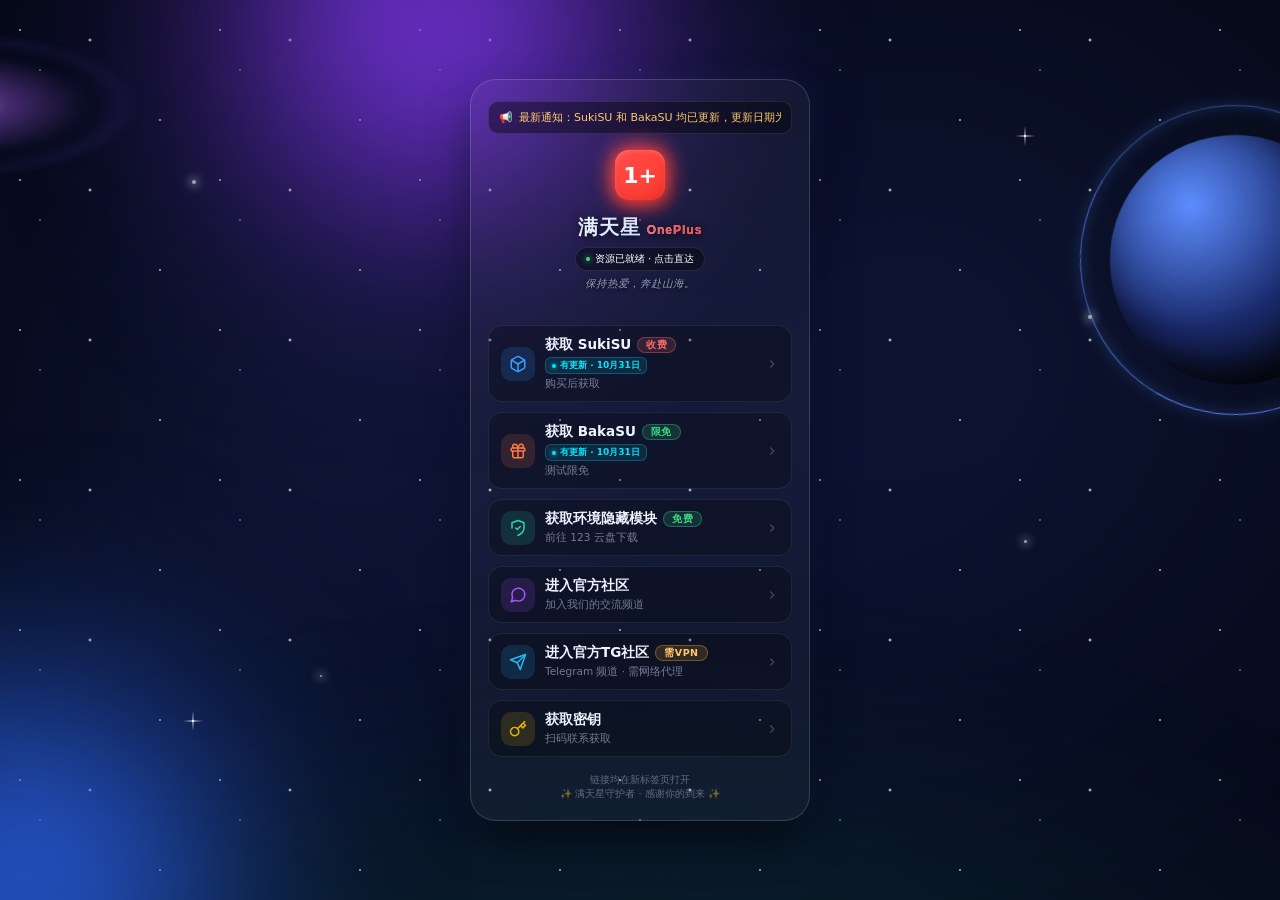
==== commit 0df477cb: "Add files via upload" ====
--- a/index.html
+++ b/index.html
@@ -8,16 +8,35 @@
 <style>
 body { overflow-x: hidden; -webkit-tap-highlight-color: transparent; }
 
-/* 卡片基础样式：改为自适应高度，过度极其平滑 */
-.card-inner { 
-  padding: 20px 16px 18px; 
-  position: relative; 
-  display: flex; 
-  flex-direction: column; 
-  transition: height 0.3s cubic-bezier(0.25, 1, 0.5, 1);
+/* ================= 全局入场动画 ================= */
+body > .nebula, body > .stars, body > .planet, body > .orb, body > .galaxy, body > .aurora {
+  animation: fadeInBg 1.2s ease-out forwards;
 }
-
-/* === 视图容器 === */
+@keyframes fadeInBg { from { opacity: 0; } to { opacity: 1; } }
+
+.card { animation: slideUpCard 0.8s cubic-bezier(0.2, 0.8, 0.2, 1) forwards; }
+@keyframes slideUpCard {
+  from { opacity: 0; transform: translateY(30px); }
+  to { opacity: 1; transform: translateY(0); }
+}
+
+.card-inner { padding: 20px 16px 18px; position: relative; display: flex; flex-direction: column; transition: height 0.3s cubic-bezier(0.25, 1, 0.5, 1); }
+.notice-bar, .head, .btn, .foot { animation: fadeInItem 0.5s cubic-bezier(0.2, 0.8, 0.2, 1) backwards; }
+.notice-bar { animation-delay: 0.1s; }
+.head { animation-delay: 0.2s; }
+.btn:nth-child(1) { animation-delay: 0.25s; }
+.btn:nth-child(2) { animation-delay: 0.3s; }
+.btn:nth-child(3) { animation-delay: 0.35s; }
+.btn:nth-child(4) { animation-delay: 0.4s; }
+.btn:nth-child(5) { animation-delay: 0.45s; }
+.btn:nth-child(6) { animation-delay: 0.5s; }
+.foot { animation-delay: 0.55s; }
+
+@keyframes fadeInItem {
+  from { opacity: 0; transform: translateY(15px); }
+  to { opacity: 1; transform: translateY(0); }
+}
+
 .view-container { width: 100%; flex: 1; display: flex; flex-direction: column; animation: fadeIn 0.3s ease; }
 @keyframes fadeIn { from { opacity: 0; transform: scale(0.98); } to { opacity: 1; transform: scale(1); } }
 
@@ -42,11 +61,12 @@
 .quote { font-size: 10.5px; color: #a0b0d0; font-style: italic; opacity: .9; text-shadow: 0 1px 4px #000; }
 
 .btns { position: relative; z-index: 11; display: flex; flex-direction: column; gap: 10px; flex: 1; }
-.btn { position: relative; display: flex; align-items: center; gap: 10px; padding: 10px 12px; border-radius: 14px; overflow: hidden; text-decoration: none; color: var(--text); background: rgba(0, 0, 0, 0.25); border: 1px solid rgba(255,255,255,.08); transition: transform 0.2s; cursor: pointer; }
-.btn:hover { background: rgba(0, 0, 0, 0.4); border-color: rgba(255,255,255,.15); }
-.btn:active { transform: scale(0.96); background: rgba(255,255,255,0.08); }
-
-.icon { flex: 0 0 34px; width: 34px; height: 34px; border-radius: 10px; display: grid; place-items: center; color: var(--accent); }
+.btn { position: relative; display: flex; align-items: center; gap: 10px; padding: 10px 12px; border-radius: 14px; overflow: hidden; text-decoration: none; color: var(--text); background: rgba(0, 0, 0, 0.25); border: 1px solid rgba(255,255,255,.08); transition: all 0.3s cubic-bezier(0.34, 1.56, 0.64, 1); cursor: pointer; transform: translateZ(0); will-change: transform, opacity; }
+.btn:hover { background: rgba(0, 0, 0, 0.4); border-color: rgba(255,255,255,.15); transform: translateY(-2px); box-shadow: 0 10px 20px -10px rgba(0,0,0,0.5); }
+.btn:active { transform: scale(0.96) translateY(0); background: rgba(255,255,255,0.08); }
+
+.icon { flex: 0 0 34px; width: 34px; height: 34px; border-radius: 10px; display: grid; place-items: center; color: var(--accent); transition: transform 0.3s; }
+.btn:hover .icon { transform: scale(1.1) rotate(5deg); }
 .icon svg { width: 18px; height: 18px; }
 .text { flex: 1; min-width: 0; display: flex; flex-direction: column; justify-content: center; gap: 3px; }
 .row-1 { display: flex; align-items: center; gap: 6px; }
@@ -60,37 +80,40 @@
 .tag-free { color: #3ddc84; background: rgba(61,220,132,.15); border: 1px solid rgba(61,220,132,.35); }
 .tag-paid.unlocked { color: #3ddc84; background: rgba(61,220,132,.25); border: 1px solid rgba(61,220,132,.5); animation: capsuleGlow 2s infinite alternate; }
 @keyframes capsuleGlow { 0% { box-shadow: 0 0 5px rgba(61,220,132,.2); } 100% { box-shadow: 0 0 15px rgba(61,220,132,.5); } }
+
 .update-badge { display: inline-flex; align-items: center; gap: 4px; padding: 1px 6px; border-radius: 6px; font-size: 9px; font-weight: 700; color: #00e5ff; background: rgba(0,229,255,.1); border: 1px solid rgba(0, 229, 255, 0.25); animation: floatBadge 2.5s infinite; }
 .update-dot { width: 4px; height: 4px; border-radius: 50%; background: #00e5ff; box-shadow: 0 0 5px #00e5ff; }
 @keyframes floatBadge { 0%, 100% { transform: translateY(0); } 50% { transform: translateY(-2px); } }
 
-.arrow { width: 14px; height: 14px; display: grid; place-items: center; color: rgba(255,255,255,.2); flex-shrink: 0; margin-left: 4px; }
+.arrow { width: 14px; height: 14px; display: grid; place-items: center; color: rgba(255,255,255,.2); flex-shrink: 0; margin-left: 4px; transition: transform 0.3s cubic-bezier(0.34, 1.56, 0.64, 1); }
+.btn:hover .arrow { transform: translateX(4px); color: rgba(255,255,255,.8); }
 .btn-suki { --accent: #3b9dff; } .btn-suki .icon { background: rgba(59,157,255,.15); }
 .btn-baka { --accent: #ff7a45; } .btn-baka .icon { background: rgba(255,122,69,.15); }
 .btn-env { --accent: #2dd4a7; } .btn-env .icon { background: rgba(45,212,167,.15); }
 .btn-qq { --accent: #a855f7; } .btn-qq .icon { background: rgba(168,85,247,.15); }
 .btn-tg { --accent: #29b6f6; } .btn-tg .icon { background: rgba(41,182,246,.15); }
 .btn-key { --accent: #eab308; } .btn-key .icon { background: rgba(234,179,8,.15); }
-.foot { position: relative; z-index: 11; margin-top: 16px; text-align: center; font-size: 10px; color: rgba(214,226,255,.4); }
+
+.foot { position: relative; z-index: 11; margin-top: 16px; text-align: center; font-size: 10px; color: rgba(214,226,255,.4); -webkit-backface-visibility: hidden; backface-visibility: hidden; }
 
 /* ================= 内部新界面视图 ================= */
 .view-header { display: flex; align-items: center; margin-bottom: 24px; }
-.back-icon { width: 32px; height: 32px; border-radius: 50%; background: rgba(255,255,255,0.08); border: 1px solid rgba(255,255,255,0.05); display: grid; place-items: center; cursor: pointer; color: #fff; margin-right: 12px; transition: all 0.2s; }
-.back-icon:active { transform: scale(0.9); background: rgba(255,255,255,0.2); }
+.back-icon { width: 32px; height: 32px; border-radius: 50%; background: rgba(255,255,255,0.08); border: 1px solid rgba(255,255,255,0.05); display: grid; place-items: center; cursor: pointer; color: #fff; margin-right: 12px; transition: all 0.3s cubic-bezier(0.34, 1.56, 0.64, 1); }
+.back-icon:active { transform: scale(0.85); background: rgba(255,255,255,0.2); }
 .view-title { font-size: 18px; font-weight: bold; color: #fff; }
 
 .verify-content { display: flex; flex-direction: column; align-items: center; width: 100%; animation: fadeIn 0.3s ease; padding-bottom: 20px; }
 .input-group { position: relative; margin-bottom: 16px; width: 100%; }
-input { width: 100%; padding: 14px 44px; border-radius: 14px; background: rgba(0, 0, 0, 0.4); border: 1px solid rgba(255,255,255,0.15); color: #fff; font-size: 16px; text-align: center; outline: none; font-family: inherit; letter-spacing: 2px; box-sizing: border-box; }
-input:focus { border-color: rgba(59,157,255,0.6); box-shadow: 0 0 20px rgba(59,157,255,0.3); background: rgba(0,0,0,0.5); }
-.eye { position: absolute; right: 10px; top: 50%; transform: translateY(-50%); width: 32px; height: 32px; display: grid; place-items: center; background: transparent; border: none; color: rgba(255,255,255,.5); cursor: pointer; }
-.eye svg { width: 20px; height: 20px; }
+input { width: 100%; padding: 14px 44px; border-radius: 14px; background: rgba(0, 0, 0, 0.4); border: 1px solid rgba(255,255,255,0.15); color: #fff; font-size: 16px; text-align: center; outline: none; font-family: inherit; letter-spacing: 2px; box-sizing: border-box; transition: all 0.3s ease; }
+input:focus { border-color: rgba(59,157,255,0.6); box-shadow: 0 0 20px rgba(59,157,255,0.3); background: rgba(0,0,0,0.5); transform: scale(1.02); }
+.eye { position: absolute; right: 10px; top: 50%; transform: translateY(-50%); width: 32px; height: 32px; display: grid; place-items: center; background: transparent; border: none; color: rgba(255,255,255,.5); cursor: pointer; transition: color 0.2s; }
+.eye:active { transform: translateY(-50%) scale(0.8); }
 .eye.active svg { color: #3b9dff; }
 
 .err { color: #ff4d4d; font-size: 12px; height: 20px; margin-bottom: 12px; opacity: 0; transition: opacity .3s; font-weight: 500; }
 .err.show { opacity: 1; }
-button.verify { width: 100%; padding: 15px; border-radius: 14px; background: linear-gradient(180deg, #3b9dff, #2f6bff); color: #fff; border: none; font-size: 15px; font-weight: bold; cursor: pointer; margin-bottom: 10px; transition: transform 0.2s; }
-button.verify:active:not(:disabled) { transform: scale(0.96); }
+button.verify { width: 100%; padding: 15px; border-radius: 14px; background: linear-gradient(180deg, #3b9dff, #2f6bff); color: #fff; border: none; font-size: 15px; font-weight: bold; cursor: pointer; margin-bottom: 10px; transition: all 0.3s cubic-bezier(0.34, 1.56, 0.64, 1); box-shadow: 0 4px 15px rgba(59,157,255,0.3); }
+button.verify:active:not(:disabled) { transform: scale(0.95); box-shadow: 0 2px 5px rgba(59,157,255,0.2); }
 button.verify:disabled { background: #2a3245; color: rgba(255,255,255,.3); cursor: not-allowed; }
 
 .qr-container { position: relative; display: inline-block; margin-bottom: 10px; padding: 3px; border-radius: 20px; background: linear-gradient(135deg, #8b5cf6, #29b6f6, #eab308); }
@@ -99,15 +122,29 @@
 .scan-line { position: absolute; top: 0; left: 0; width: 100%; height: 2px; background: linear-gradient(90deg, transparent, #8b5cf6, #eab308, transparent); animation: scan 3s infinite; z-index: 10; }
 @keyframes scan { 0% { top: -5%; opacity: 0; } 10% { opacity: 1; } 90% { opacity: 1; } 100% { top: 105%; opacity: 0; } }
 
-.btn-loading { display: inline-block; width: 14px; height: 14px; border: 2px solid rgba(255,255,255,0.2); border-top-color: #fff; border-radius: 50%; animation: btnSpin 0.6s linear infinite; margin-right: 6px; }
-@keyframes btnSpin { to { transform: rotate(360deg); } }
 .shake { animation: shake 0.4s; }
 @keyframes shake { 0%, 100% { transform: translateX(0); } 25% { transform: translateX(-6px); } 75% { transform: translateX(6px); } }
 </style>
 </head>
 <body>
 
-<div class="nebula"></div><div class="stars"></div><div class="planet" id="planet-bg"></div><div class="orb orb-1"></div><div class="orb orb-2"></div>
+<div class="nebula"></div>
+<div class="stars"></div>
+<div class="galaxy"></div>
+<div class="aurora"></div>
+
+<!-- 星尘和星芒 -->
+<div class="stardust dust-1"></div>
+<div class="stardust dust-2"></div>
+<div class="stardust dust-3"></div>
+<div class="stardust dust-4"></div>
+<div class="starburst star-1"></div>
+<div class="starburst star-2"></div>
+
+<!-- 星球和光晕（删除了宇航员和空间站） -->
+<div class="planet" id="planet-bg"></div>
+<div class="orb orb-1"></div>
+<div class="orb orb-2"></div>
 
 <main class="card">
   <div class="card-inner" id="mainCardInner">
@@ -130,6 +167,7 @@
           </span>
           <span class="arrow" id="sukiArrow"><svg viewBox="0 0 24 24" fill="none" stroke="currentColor" stroke-width="2.5"><polyline points="9 18 15 12 9 6"/></svg></span>
         </a>
+        
         <a class="btn btn-baka" href="https://1816791544.share.123pan.cn/123pan/YXhyVv-ru7KH" target="_blank">
           <span class="icon"><svg viewBox="0 0 24 24" fill="none" stroke="currentColor" stroke-width="2" stroke-linejoin="round"><rect x="3" y="8" width="18" height="4" rx="1"/><path d="M12 8v13M5 12v7a2 2 0 0 0 2 2h10a2 2 0 0 0 2-2v-7"/><path d="M7.5 8a2.5 2.5 0 0 1 0-5C11 3 12 8 12 8s1-5 4.5-5a2.5 2.5 0 0 1 0 5"/></svg></span>
           <span class="text">
@@ -139,19 +177,22 @@
           </span>
           <span class="arrow"><svg viewBox="0 0 24 24" fill="none" stroke="currentColor" stroke-width="2.5"><polyline points="9 18 15 12 9 6"/></svg></span>
         </a>
+        
         <a class="btn btn-env" href="https://www.123684.com/s/YXhyVv-4Yx2H" target="_blank">
-          <span class="icon"><svg viewBox="0 0 24 24" fill="none" stroke="currentColor" stroke-width="2" stroke-linecap="round" stroke-linejoin="round"><path d="M12 22s8-4 8-10V5l-8-3-8 3v7c0 6 8 10 8 10z"/><path d="M9 12l2 2 4-4"/></svg></span>
+          <span class="icon"><svg viewBox="0 0 24 24" fill="none" stroke="currentColor" stroke-width="2" stroke-linecap="round" stroke-linejoin="round"><path d="M12 22s8-4 8-10V5l-8-3-8 3v7c06 8 10 8 10z"/><path d="M9 12l2 2 4-4"/></svg></span>
           <span class="text">
             <span class="row-1"><span class="label">获取环境隐藏模块</span><span class="tag tag-free">免费</span></span>
             <span class="row-3">前往 123 云盘下载</span>
           </span>
           <span class="arrow"><svg viewBox="0 0 24 24" fill="none" stroke="currentColor" stroke-width="2.5"><polyline points="9 18 15 12 9 6"/></svg></span>
         </a>
+        
         <a class="btn btn-qq" href="https://pd.qq.com/s/1yattoxwb?b=9" target="_blank">
           <span class="icon"><svg viewBox="0 0 24 24" fill="none" stroke="currentColor" stroke-width="2" stroke-linecap="round" stroke-linejoin="round"><path d="M21 11.5a8.38 8.38 0 0 1-.9 3.8 8.5 8.5 0 0 1-7.6 4.7 8.38 8.38 0 0 1-3.8-.9L3 21l1.9-5.7a8.38 8.38 0 0 1-.9-3.8 8.5 8.5 0 0 1 4.7-7.6 8.38 8.38 0 0 1 3.8-.9h.5a8.48 8.48 0 0 1 8 8v.5z"/></svg></span>
           <span class="text"><span class="row-1"><span class="label">进入官方社区</span></span><span class="row-3">加入我们的交流频道</span></span>
           <span class="arrow"><svg viewBox="0 0 24 24" fill="none" stroke="currentColor" stroke-width="2.5"><polyline points="9 18 15 12 9 6"/></svg></span>
         </a>
+        
         <a class="btn btn-tg" href="https://t.me/OnePlusXingQiu" target="_blank">
           <span class="icon"><svg viewBox="0 0 24 24" fill="none" stroke="currentColor" stroke-width="2" stroke-linecap="round" stroke-linejoin="round"><line x1="22" y1="2" x2="11" y2="13"/><polygon points="22 2 15 22 11 13 2 9 22 2"/></svg></span>
           <span class="text">
@@ -160,6 +201,7 @@
           </span>
           <span class="arrow"><svg viewBox="0 0 24 24" fill="none" stroke="currentColor" stroke-width="2.5"><polyline points="9 18 15 12 9 6"/></svg></span>
         </a>
+        
         <a class="btn btn-key" href="javascript:void(0)" onclick="showView('key')">
           <span class="icon"><svg viewBox="0 0 24 24" fill="none" stroke="currentColor" stroke-width="2" stroke-linecap="round" stroke-linejoin="round"><path d="M21 2l-2 2m-7.61 7.61a5.5 5.5 0 1 1-7.778 7.778 5.5 5.5 0 0 1 7.777-7.777zm0 0L15.5 7.5m0 0l3 3L22 7l-3-3m-3.5 3.5L19 4"/></svg></span>
           <span class="text"><span class="row-1"><span class="label">获取密钥</span></span><span class="row-3">扫码联系获取</span></span>
@@ -225,22 +267,17 @@
   const viewList = document.getElementById('viewList');
   const viewSuki = document.getElementById('viewSuki');
   const viewKey = document.getElementById('viewKey');
-  const sukiArrow = document.getElementById('sukiArrow');
 
   function showView(type) {
     viewList.style.display = 'none';
     viewSuki.style.display = 'none';
     viewKey.style.display = 'none';
 
-    // 强制把箭头恢复原状
-    sukiArrow.innerHTML = '<svg viewBox="0 0 24 24" fill="none" stroke="currentColor" stroke-width="2.5"><polyline points="9 18 15 12 9 6"/></svg>';
-
     if (type === 'list') viewList.style.display = 'flex';
     if (type === 'suki') viewSuki.style.display = 'flex';
     if (type === 'key') viewKey.style.display = 'flex';
   }
 
-  // 核心：只要页面显示，强制切回列表并重置所有状态
   window.addEventListener('pageshow', function(event) {
     showView('list');
     verifyBtn.innerHTML = '验证并前往下载';
@@ -258,8 +295,6 @@
   async function handleSukiClick(element) {
     const savedKey = localStorage.getItem('suki_saved_key');
     if (savedKey) {
-      sukiArrow.innerHTML = '<span class="btn-loading"></span>';
-      
       try {
         const enc = new TextEncoder();
         const baseKey = await crypto.subtle.importKey('raw', enc.encode(savedKey), 'PBKDF2', false, ['deriveKey']);
@@ -272,14 +307,11 @@
           aesKey, b64ToU8(CIPHER_B64)
         );
         const url = new TextDecoder().decode(pt);
-        
-        // 修复：使用 href 而不是 replace，保留返回历史
         window.location.href = url;
         return;
       } catch (e) {
         localStorage.removeItem('suki_saved_key');
         localStorage.removeItem('suki_is_paid');
-        sukiArrow.innerHTML = '<svg viewBox="0 0 24 24" fill="none" stroke="currentColor" stroke-width="2.5"><polyline points="9 18 15 12 9 6"/></svg>';
       }
     }
     showView('suki');
@@ -320,8 +352,6 @@
 
     isVerifying = true;
     verifyBtn.disabled = true;
-    const originalText = verifyBtn.innerHTML;
-    verifyBtn.innerHTML = '<span class="btn-loading"></span> 验证中...';
     errText.classList.remove('show');
 
     try {
@@ -329,7 +359,6 @@
       const digest = await crypto.subtle.digest('SHA-256', enc.encode(val));
       
       if (u8ToHex(new Uint8Array(digest)) !== KEY_HASH) { 
-        verifyBtn.innerHTML = originalText;
         verifyBtn.disabled = false;
         isVerifying = false;
         document.getElementById('sukiCard').classList.add('shake');
@@ -358,13 +387,9 @@
       sukiTag.classList.add('unlocked');
       sukiTag.innerHTML = '已解锁';
 
-      verifyBtn.innerHTML = '<span class="btn-loading"></span> 跳转中...';
-      
-      // 同样使用 href，确保能正常返回
-      setTimeout(() => { window.location.href = url; }, 300);
+      window.location.href = url;
 
     } catch (e) {
-      verifyBtn.innerHTML = originalText;
       verifyBtn.disabled = false;
       isVerifying = false;
       handleFail();
@@ -432,7 +457,6 @@
     passInput.disabled = false;
     verifyBtn.disabled = false;
     errText.classList.remove('show');
-    verifyBtn.innerHTML = '验证并前往下载';
   }
 
   passInput.addEventListener('keydown', e => { 
--- a/common.css
+++ b/common.css
@@ -24,50 +24,153 @@
   -webkit-tap-highlight-color: transparent;
 }
 
+/* ================= 1. 星云与星空 ================= */
 .nebula {
-  position: fixed; top: -10%; left: -10%;
+  position: fixed;
+  top: -10%; left: -10%;
   width: 120vw; height: 120vh;
-  background: radial-gradient(ellipse 40% 60% at 30% 50%, rgba(180, 80, 60, 0.15) 0%, transparent 60%),
-              radial-gradient(ellipse 50% 70% at 70% 40%, rgba(80, 60, 180, 0.15) 0%, transparent 65%),
-              radial-gradient(ellipse 100% 100% at 50% 50%, rgba(10, 15, 40, 1) 0%, #04060a 100%);
-  filter: blur(50px) saturate(150%);
-  z-index: 0; pointer-events: none;
+  background: 
+    radial-gradient(ellipse 40% 60% at 30% 50%, rgba(80, 100, 180, 0.1) 0%, transparent 60%),
+    radial-gradient(ellipse 50% 70% at 70% 40%, rgba(60, 80, 150, 0.1) 0%, transparent 65%),
+    radial-gradient(ellipse 100% 100% at 50% 50%, rgba(10, 15, 40, 1) 0%, #04060a 100%);
+  filter: blur(50px) saturate(120%);
+  z-index: 0;
+  pointer-events: none;
   animation: nebulaPulse 20s ease-in-out infinite alternate;
 }
-@keyframes nebulaPulse { 0% { transform: scale(1); opacity: 0.8; } 100% { transform: scale(1.05); opacity: 1; } }
+@keyframes nebulaPulse {
+  0% { transform: scale(1) rotate(0deg); opacity: 0.8; }
+  100% { transform: scale(1.05) rotate(2deg); opacity: 1; }
+}
 
 .stars {
   position: fixed; inset: 0; z-index: 1; pointer-events: none;
-  background-image: radial-gradient(1.5px 1.5px at 20px 30px, #fff, transparent),
-                    radial-gradient(1px 1px at 40px 70px, #fff, transparent),
-                    radial-gradient(2px 2px at 90px 40px, #fff, transparent);
+  background-image: 
+    radial-gradient(1.5px 1.5px at 20px 30px, #fff, rgba(0,0,0,0)),
+    radial-gradient(1px 1px at 40px 70px, #fff, rgba(0,0,0,0)),
+    radial-gradient(2px 2px at 90px 40px, #fff, rgba(0,0,0,0)),
+    radial-gradient(1.5px 1.5px at 160px 120px, #fff, rgba(0,0,0,0));
+  background-repeat: repeat;
   background-size: 200px 150px;
   animation: twinkle 4s infinite alternate;
 }
 @keyframes twinkle { 0%, 100% { opacity: .3; } 50% { opacity: 1; } }
 
+/* ================= 2. 左上角螺旋星系 ================= */
+.galaxy {
+  position: fixed;
+  top: -5%; left: -15%;
+  width: 300px; height: 300px;
+  border-radius: 50%;
+  background: radial-gradient(circle at 50% 50%, rgba(255,255,255,0.8) 0%, rgba(180,100,255,0.4) 20%, transparent 60%);
+  filter: blur(8px);
+  z-index: 1;
+  pointer-events: none;
+  opacity: 0.4;
+  animation: galaxySpin 40s linear infinite;
+  transform: scaleY(0.4) rotate(-20deg);
+}
+.galaxy::before {
+  content: '';
+  position: absolute;
+  inset: -20px;
+  border-radius: 50%;
+  border: 1px solid rgba(139, 92, 246, 0.3);
+  box-shadow: inset 0 0 30px rgba(139, 92, 246, 0.2);
+}
+@keyframes galaxySpin { to { transform: scaleY(0.4) rotate(340deg); } }
+
+/* ================= 3. 漂浮的星尘与星芒 ================= */
+.stardust {
+  position: fixed;
+  width: 4px; height: 4px;
+  background: #fff;
+  border-radius: 50%;
+  box-shadow: 0 0 10px 2px rgba(255,255,255,0.8);
+  z-index: 2;
+  pointer-events: none;
+  opacity: 0.6;
+}
+.dust-1 { top: 20%; left: 15%; animation: floatDust 6s infinite alternate ease-in-out; }
+.dust-2 { top: 60%; left: 80%; width: 3px; height: 3px; animation: floatDust 8s infinite alternate-reverse ease-in-out; }
+.dust-3 { top: 75%; left: 25%; width: 2px; height: 2px; animation: floatDust 5s infinite alternate ease-in-out; }
+.dust-4 { top: 35%; left: 85%; animation: floatDust 7s infinite alternate-reverse ease-in-out; }
+@keyframes floatDust {
+  0% { transform: translate(0, 0); opacity: 0.2; }
+  100% { transform: translate(10px, -20px); opacity: 1; }
+}
+
+.starburst {
+  position: fixed;
+  width: 2px; height: 2px;
+  background: #fff;
+  border-radius: 50%;
+  z-index: 2;
+  pointer-events: none;
+}
+.starburst::before, .starburst::after {
+  content: '';
+  position: absolute;
+  background: linear-gradient(to right, transparent, #fff, transparent);
+  top: 50%; left: 50%;
+  transform: translate(-50%, -50%);
+}
+.starburst::before { width: 20px; height: 1px; }
+.starburst::after { width: 1px; height: 20px; background: linear-gradient(to bottom, transparent, #fff, transparent); }
+.star-1 { top: 15%; left: 80%; animation: twinkle 3s infinite; }
+.star-2 { top: 80%; left: 15%; animation: twinkle 5s infinite alternate; }
+
+/* ================= 4. 底部极光 ================= */
+.aurora {
+  position: fixed;
+  bottom: -20%; left: -20%;
+  width: 140vw; height: 50vh;
+  background: radial-gradient(ellipse at 50% 100%, rgba(45, 212, 167, 0.15) 0%, rgba(45, 212, 167, 0.05) 40%, transparent 70%);
+  filter: blur(60px);
+  z-index: 0;
+  pointer-events: none;
+  animation: auroraShift 10s infinite alternate;
+}
+@keyframes auroraShift {
+  0% { transform: translateX(-5%) scale(1); opacity: 0.8; }
+  100% { transform: translateX(5%) scale(1.1); opacity: 1; }
+}
+
+/* ================= 5. 星球与星环 ================= */
 .planet {
-  position: fixed; top: 15%; right: -80px;
-  width: 250px; height: 250px; border-radius: 50%;
+  position: fixed;
+  top: 15%; right: -80px;
+  width: 250px; height: 250px;
+  border-radius: 50%;
   background: radial-gradient(circle at 30% 30%, #5c8dff, #1a2a6c, #04060a);
   box-shadow: inset -20px -20px 40px rgba(0,0,0,0.8);
-  z-index: 1; pointer-events: none;
+  z-index: 1;
+  pointer-events: none;
 }
 .planet::after {
-  content: ''; position: absolute; inset: -30px; border-radius: 50%;
-  border: 1px solid rgba(92, 141, 255, 0.2); border-bottom-color: rgba(92, 141, 255, 0.6);
-  transform: rotate(-20deg); animation: ringSpin 20s linear infinite;
+  content: '';
+  position: absolute;
+  inset: -30px;
+  border-radius: 50%;
+  border: 1.5px solid rgba(92, 141, 255, 0.5);
+  border-bottom-color: rgba(92, 141, 255, 0.9);
+  border-left-color: rgba(92, 141, 255, 0.7);
+  box-shadow: 0 0 15px rgba(92, 141, 255, 0.2), inset 0 0 15px rgba(92, 141, 255, 0.2);
+  transform: rotate(-20deg);
+  animation: ringSpin 20s linear infinite;
 }
 @keyframes ringSpin { to { transform: rotate(340deg); } }
 
-.orb { position: fixed; z-index: 1; border-radius: 50%; filter: blur(100px); opacity: .15; pointer-events: none; }
-.orb-1 { width: 350px; height: 350px; background: #2f6bff; bottom: -100px; left: -100px; }
-.orb-2 { width: 350px; height: 350px; background: #8b3bff; top: -100px; left: 20%; }
+.orb { position: fixed; z-index: 1; border-radius: 50%; filter: blur(120px); pointer-events: none; opacity: 0.08; }
+.orb-1 { width: 350px; height: 350px; background: #2f6bff; bottom: -150px; left: -150px; }
+.orb-2 { width: 350px; height: 350px; background: #8b3bff; top: -150px; left: 20%; }
 
+/* ================= 6. 流星 ================= */
 .meteor {
-  position: fixed; width: 350px; height: 2px;
-  background: linear-gradient(to left, #fff 0%, rgba(255,255,255,0) 100%);
-  border-radius: 50%; z-index: 5; pointer-events: none;
+  position: fixed;
+  width: 350px; height: 2px;
+  background: linear-gradient(to left, rgba(255,255,255,1) 0%, rgba(255,255,255,0.8) 5%, rgba(255,255,255,0) 100%);
+  border-radius: 50%; z-index: 5; pointer-events: none; opacity: 0;
   transform-origin: right center; transform: rotate(45deg);
 }
 .meteor::after {
@@ -81,15 +184,14 @@
   100% { transform: translate(-800px, 800px) rotate(135deg); opacity: 0; } 
 }
 
+/* ================= 7. 卡片 ================= */
 .card {
   position: relative; z-index: 10; width: 100%; max-width: 340px; padding: 1px; border-radius: 26px;
-  background: linear-gradient(135deg, rgba(255, 255, 255, 0.15) 0%, rgba(255, 255, 255, 0.02) 40%, rgba(255, 255, 255, 0.05) 100%);
-  box-shadow: 0 20px 50px -12px rgba(0, 0, 0, 0.8), inset 0 1px 1px rgba(255, 255, 255, 0.05);
+  background: rgba(255, 255, 255, 0.04);
+  border: 1px solid rgba(255, 255, 255, 0.15);
+  box-shadow: 0 20px 50px -12px rgba(0, 0, 0, 0.8), 0 0 30px rgba(90, 120, 255, 0.1);
   transform: translateZ(0);
 }
-.card-inner {
-  position: relative; border-radius: 25px; overflow: hidden;
-  background: rgba(5, 10, 20, 0.3); transform: translateZ(0);
-}
+.card-inner { position: relative; border-radius: 25px; overflow: hidden; background: transparent; }
 .shake { animation: shake .4s ease-in-out; }
 @keyframes shake { 0%, 100% { transform: translateX(0); } 25% { transform: translateX(-6px); } 75% { transform: translateX(6px); } }
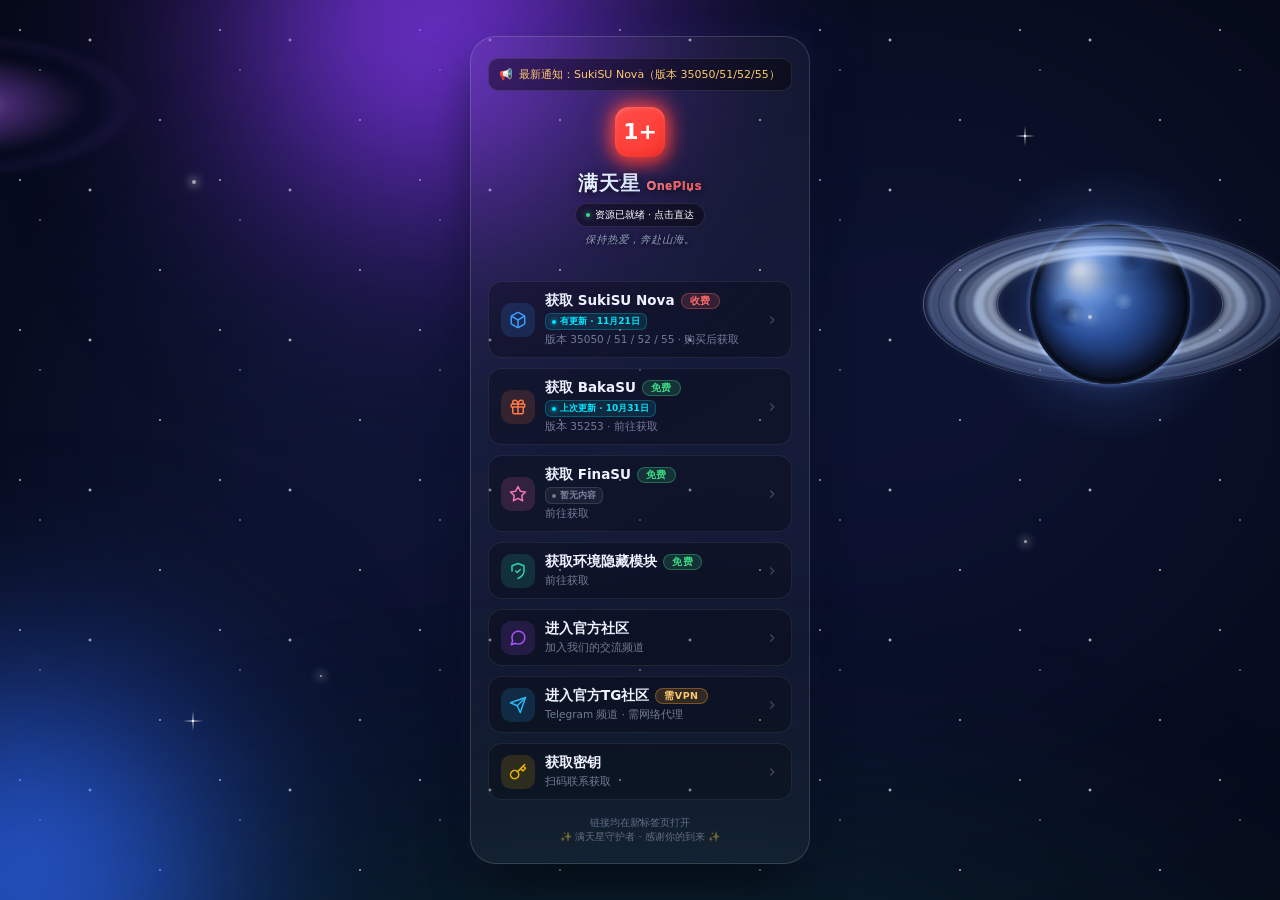
==== commit 06866457: "Add files via upload" ====
--- a/index.html
+++ b/index.html
@@ -8,7 +8,6 @@
 <style>
 body { overflow-x: hidden; -webkit-tap-highlight-color: transparent; }
 
-/* ================= 全局入场动画 ================= */
 body > .nebula, body > .stars, body > .planet, body > .orb, body > .galaxy, body > .aurora {
   animation: fadeInBg 1.2s ease-out forwards;
 }
@@ -30,7 +29,8 @@
 .btn:nth-child(4) { animation-delay: 0.4s; }
 .btn:nth-child(5) { animation-delay: 0.45s; }
 .btn:nth-child(6) { animation-delay: 0.5s; }
-.foot { animation-delay: 0.55s; }
+.btn:nth-child(7) { animation-delay: 0.55s; }
+.foot { animation-delay: 0.6s; }
 
 @keyframes fadeInItem {
   from { opacity: 0; transform: translateY(15px); }
@@ -40,7 +40,6 @@
 .view-container { width: 100%; flex: 1; display: flex; flex-direction: column; animation: fadeIn 0.3s ease; }
 @keyframes fadeIn { from { opacity: 0; transform: scale(0.98); } to { opacity: 1; transform: scale(1); } }
 
-/* ================= 首页列表视图 ================= */
 .notice-bar { position: relative; z-index: 11; display: flex; align-items: center; background: rgba(0,0,0,.4); border: 1px solid rgba(255,255,255,.1); border-radius: 10px; padding: 8px 10px; margin-bottom: 16px; font-size: 11px; color: #ffca6b; overflow: hidden; }
 .notice-icon { flex-shrink: 0; margin-right: 6px; }
 .notice-content { flex: 1; overflow: hidden; }
@@ -69,7 +68,7 @@
 .btn:hover .icon { transform: scale(1.1) rotate(5deg); }
 .icon svg { width: 18px; height: 18px; }
 .text { flex: 1; min-width: 0; display: flex; flex-direction: column; justify-content: center; gap: 3px; }
-.row-1 { display: flex; align-items: center; gap: 6px; }
+.row-1 { display: flex; align-items: center; gap: 6px; flex-wrap: wrap; }
 .row-2 { display: flex; align-items: center; gap: 6px; }
 .row-3 { font-size: 10.5px; color: rgba(214,226,255,.5); }
 .label { font-size: 13.5px; font-weight: 700; white-space: nowrap; }
@@ -85,10 +84,14 @@
 .update-dot { width: 4px; height: 4px; border-radius: 50%; background: #00e5ff; box-shadow: 0 0 5px #00e5ff; }
 @keyframes floatBadge { 0%, 100% { transform: translateY(0); } 50% { transform: translateY(-2px); } }
 
+.update-badge.none { color: rgba(214,226,255,.5); background: rgba(255,255,255,.05); border: 1px solid rgba(255,255,255,.12); animation: none; }
+.update-badge.none .update-dot { background: rgba(214,226,255,.45); box-shadow: none; }
+
 .arrow { width: 14px; height: 14px; display: grid; place-items: center; color: rgba(255,255,255,.2); flex-shrink: 0; margin-left: 4px; transition: transform 0.3s cubic-bezier(0.34, 1.56, 0.64, 1); }
 .btn:hover .arrow { transform: translateX(4px); color: rgba(255,255,255,.8); }
 .btn-suki { --accent: #3b9dff; } .btn-suki .icon { background: rgba(59,157,255,.15); }
 .btn-baka { --accent: #ff7a45; } .btn-baka .icon { background: rgba(255,122,69,.15); }
+.btn-fina { --accent: #f472b6; } .btn-fina .icon { background: rgba(244,114,182,.15); }
 .btn-env { --accent: #2dd4a7; } .btn-env .icon { background: rgba(45,212,167,.15); }
 .btn-qq { --accent: #a855f7; } .btn-qq .icon { background: rgba(168,85,247,.15); }
 .btn-tg { --accent: #29b6f6; } .btn-tg .icon { background: rgba(41,182,246,.15); }
@@ -96,7 +99,6 @@
 
 .foot { position: relative; z-index: 11; margin-top: 16px; text-align: center; font-size: 10px; color: rgba(214,226,255,.4); -webkit-backface-visibility: hidden; backface-visibility: hidden; }
 
-/* ================= 内部新界面视图 ================= */
 .view-header { display: flex; align-items: center; margin-bottom: 24px; }
 .back-icon { width: 32px; height: 32px; border-radius: 50%; background: rgba(255,255,255,0.08); border: 1px solid rgba(255,255,255,0.05); display: grid; place-items: center; cursor: pointer; color: #fff; margin-right: 12px; transition: all 0.3s cubic-bezier(0.34, 1.56, 0.64, 1); }
 .back-icon:active { transform: scale(0.85); background: rgba(255,255,255,0.2); }
@@ -133,7 +135,6 @@
 <div class="galaxy"></div>
 <div class="aurora"></div>
 
-<!-- 星尘和星芒 -->
 <div class="stardust dust-1"></div>
 <div class="stardust dust-2"></div>
 <div class="stardust dust-3"></div>
@@ -141,15 +142,16 @@
 <div class="starburst star-1"></div>
 <div class="starburst star-2"></div>
 
-<!-- 星球和光晕（删除了宇航员和空间站） -->
-<div class="planet" id="planet-bg"></div>
+<div class="planet">
+  <canvas id="planet3d" aria-hidden="true"></canvas>
+</div>
+
 <div class="orb orb-1"></div>
 <div class="orb orb-2"></div>
 
 <main class="card">
   <div class="card-inner" id="mainCardInner">
-    
-    <!-- 视图 1：首页列表 -->
+
     <div class="view-container" id="viewList">
       <div class="notice-bar"><span class="notice-icon">📢</span><div class="notice-content"><div class="notice-track" id="noticeTrack"></div></div></div>
       <header class="head">
@@ -161,47 +163,57 @@
         <a class="btn btn-suki" href="javascript:void(0)" onclick="handleSukiClick(this)">
           <span class="icon"><svg viewBox="0 0 24 24" fill="none" stroke="currentColor" stroke-width="2" stroke-linejoin="round"><path d="M21 16V8a2 2 0 0 0-1-1.73l-7-4a2 2 0 0 0-2 0l-7 4A2 2 0 0 0 3 8v8a2 2 0 0 0 1 1.73l7 4a2 2 0 0 0 2 0l7-4A2 2 0 0 0 21 16z"/><polyline points="3.27 6.96 12 12.01 20.73 6.96"/><line x1="12" y1="22.08" x2="12" y2="12"/></svg></span>
           <span class="text">
-            <span class="row-1"><span class="label">获取 SukiSU</span><span id="sukiTag" class="tag tag-paid">收费</span></span>
-            <span class="row-2"><span class="update-badge"><span class="update-dot"></span>有更新 · 10月31日</span></span>
-            <span class="row-3">购买后获取</span>
+            <span class="row-1"><span class="label">获取 SukiSU Nova</span><span id="sukiTag" class="tag tag-paid">收费</span></span>
+            <span class="row-2"><span class="update-badge" data-b="suki"><span class="update-dot"></span>有更新 · 11月21日</span></span>
+            <span class="row-3" data-v="suki">版本 35050 / 51 / 52 / 55 · 购买后获取</span>
           </span>
           <span class="arrow" id="sukiArrow"><svg viewBox="0 0 24 24" fill="none" stroke="currentColor" stroke-width="2.5"><polyline points="9 18 15 12 9 6"/></svg></span>
         </a>
-        
-        <a class="btn btn-baka" href="https://1816791544.share.123pan.cn/123pan/YXhyVv-ru7KH" target="_blank">
+
+        <a class="btn btn-baka" href="javascript:void(0)" data-lk="11:LMZ8mCcR+0Z42jDtTr7pN4AWtiuM2jacF6OjeLlWBrxHvEf5RjiEKMctuGMx3q5UuTCND8/T" onclick="return openLk(this)">
           <span class="icon"><svg viewBox="0 0 24 24" fill="none" stroke="currentColor" stroke-width="2" stroke-linejoin="round"><rect x="3" y="8" width="18" height="4" rx="1"/><path d="M12 8v13M5 12v7a2 2 0 0 0 2 2h10a2 2 0 0 0 2-2v-7"/><path d="M7.5 8a2.5 2.5 0 0 1 0-5C11 3 12 8 12 8s1-5 4.5-5a2.5 2.5 0 0 1 0 5"/></svg></span>
           <span class="text">
-            <span class="row-1"><span class="label">获取 BakaSU</span><span class="tag tag-free">限免</span></span>
-            <span class="row-2"><span class="update-badge"><span class="update-dot"></span>有更新 · 10月31日</span></span>
-            <span class="row-3">测试限免</span>
+            <span class="row-1"><span class="label">获取 BakaSU</span><span class="tag tag-free">免费</span></span>
+            <span class="row-2"><span class="update-badge" data-b="baka"><span class="update-dot"></span>有更新 · 10月31日</span></span>
+            <span class="row-3" data-v="baka">版本 35253 · 前往获取</span>
           </span>
           <span class="arrow"><svg viewBox="0 0 24 24" fill="none" stroke="currentColor" stroke-width="2.5"><polyline points="9 18 15 12 9 6"/></svg></span>
         </a>
-        
-        <a class="btn btn-env" href="https://www.123684.com/s/YXhyVv-4Yx2H" target="_blank">
+
+        <a class="btn btn-fina" href="javascript:void(0)" data-lk="5:2R+dZzvIa5050GUd41B41zXvV/SwY8ZHtmnWiDSYV7zyJeYGWqFUswbnLVOcMP90zH1g1LNq" onclick="return openLk(this)">
+          <span class="icon"><svg viewBox="0 0 24 24" fill="none" stroke="currentColor" stroke-width="2" stroke-linecap="round" stroke-linejoin="round"><polygon points="12 2 15.09 8.26 22 9.27 17 14.14 18.18 21.02 12 17.77 5.82 21.02 7 14.14 2 9.27 8.91 8.26 12 2"/></svg></span>
+          <span class="text">
+            <span class="row-1"><span class="label">获取 FinaSU</span><span class="tag tag-free">免费</span></span>
+            <span class="row-2"><span class="update-badge none" data-b="fina"><span class="update-dot"></span>暂无更新</span></span>
+            <span class="row-3" data-v="fina">前往获取</span>
+          </span>
+          <span class="arrow"><svg viewBox="0 0 24 24" fill="none" stroke="currentColor" stroke-width="2.5"><polyline points="9 18 15 12 9 6"/></svg></span>
+        </a>
+
+        <a class="btn btn-env" href="javascript:void(0)" data-lk="7:gWM8gjeIJ8cjXKNHeNAy7UGz9mHbT7cry+IckUDE52b9bhCgbA==" onclick="return openLk(this)">
           <span class="icon"><svg viewBox="0 0 24 24" fill="none" stroke="currentColor" stroke-width="2" stroke-linecap="round" stroke-linejoin="round"><path d="M12 22s8-4 8-10V5l-8-3-8 3v7c06 8 10 8 10z"/><path d="M9 12l2 2 4-4"/></svg></span>
           <span class="text">
             <span class="row-1"><span class="label">获取环境隐藏模块</span><span class="tag tag-free">免费</span></span>
-            <span class="row-3">前往 123 云盘下载</span>
+            <span class="row-3" data-v="env">前往获取</span>
           </span>
           <span class="arrow"><svg viewBox="0 0 24 24" fill="none" stroke="currentColor" stroke-width="2.5"><polyline points="9 18 15 12 9 6"/></svg></span>
         </a>
-        
-        <a class="btn btn-qq" href="https://pd.qq.com/s/1yattoxwb?b=9" target="_blank">
+
+        <a class="btn btn-qq" href="javascript:void(0)" data-lk="8:fzyGNMEyx3tbsEc4ky+4Fur3cZsT4TmQzyuBTvCuKfQO" onclick="return openLk(this)">
           <span class="icon"><svg viewBox="0 0 24 24" fill="none" stroke="currentColor" stroke-width="2" stroke-linecap="round" stroke-linejoin="round"><path d="M21 11.5a8.38 8.38 0 0 1-.9 3.8 8.5 8.5 0 0 1-7.6 4.7 8.38 8.38 0 0 1-3.8-.9L3 21l1.9-5.7a8.38 8.38 0 0 1-.9-3.8 8.5 8.5 0 0 1 4.7-7.6 8.38 8.38 0 0 1 3.8-.9h.5a8.48 8.48 0 0 1 8 8v.5z"/></svg></span>
-          <span class="text"><span class="row-1"><span class="label">进入官方社区</span></span><span class="row-3">加入我们的交流频道</span></span>
+          <span class="text"><span class="row-1"><span class="label">进入官方社区</span></span><span class="row-3" data-v="qq">加入我们的交流频道</span></span>
           <span class="arrow"><svg viewBox="0 0 24 24" fill="none" stroke="currentColor" stroke-width="2.5"><polyline points="9 18 15 12 9 6"/></svg></span>
         </a>
-        
-        <a class="btn btn-tg" href="https://t.me/OnePlusXingQiu" target="_blank">
+
+        <a class="btn btn-tg" href="javascript:void(0)" data-lk="12:2nycJFjuRmaWL7YcqJds0XL0LZfjLZdew/g+" onclick="return openLk(this)">
           <span class="icon"><svg viewBox="0 0 24 24" fill="none" stroke="currentColor" stroke-width="2" stroke-linecap="round" stroke-linejoin="round"><line x1="22" y1="2" x2="11" y2="13"/><polygon points="22 2 15 22 11 13 2 9 22 2"/></svg></span>
           <span class="text">
             <span class="row-1"><span class="label">进入官方TG社区</span><span class="tag tag-vpn">需VPN</span></span>
-            <span class="row-3">Telegram 频道 · 需网络代理</span>
+            <span class="row-3" data-v="tg">Telegram 频道 · 需网络代理</span>
           </span>
           <span class="arrow"><svg viewBox="0 0 24 24" fill="none" stroke="currentColor" stroke-width="2.5"><polyline points="9 18 15 12 9 6"/></svg></span>
         </a>
-        
+
         <a class="btn btn-key" href="javascript:void(0)" onclick="showView('key')">
           <span class="icon"><svg viewBox="0 0 24 24" fill="none" stroke="currentColor" stroke-width="2" stroke-linecap="round" stroke-linejoin="round"><path d="M21 2l-2 2m-7.61 7.61a5.5 5.5 0 1 1-7.778 7.778 5.5 5.5 0 0 1 7.777-7.777zm0 0L15.5 7.5m0 0l3 3L22 7l-3-3m-3.5 3.5L19 4"/></svg></span>
           <span class="text"><span class="row-1"><span class="label">获取密钥</span></span><span class="row-3">扫码联系获取</span></span>
@@ -211,13 +223,12 @@
       <footer class="foot"><div>链接均在新标签页打开</div><div>✨ 满天星守护者 · 感谢你的到来 ✨</div></footer>
     </div>
 
-    <!-- 视图 2：Suki 验证界面 -->
     <div class="view-container" id="viewSuki" style="display: none;">
       <div class="view-header">
         <div class="back-icon" onclick="showView('list')">
           <svg width="18" height="18" viewBox="0 0 24 24" fill="none" stroke="currentColor" stroke-width="2.5"><polyline points="15 18 9 12 15 6"></polyline></svg>
         </div>
-        <div class="view-title">SukiSU 验证</div>
+        <div class="view-title">SukiSU Nova 验证</div>
       </div>
       <div class="verify-content" id="sukiCard">
         <p style="margin-bottom: 24px; color: rgba(255,255,255,0.7); font-size: 13px; text-align: center;">该资源为付费内容<br>请输入您购买后获取的密钥</p>
@@ -230,7 +241,6 @@
       </div>
     </div>
 
-    <!-- 视图 3：二维码获取界面 -->
     <div class="view-container" id="viewKey" style="display: none;">
       <div class="view-header">
         <div class="back-icon" onclick="showView('list')">
@@ -247,15 +257,37 @@
   </div>
 </main>
 
+<script>
+  document.write('<scr' + 'ipt src="data.js?v=' + Date.now() + '"><\/scr' + 'ipt>');
+</script>
 <script src="common.js"></script>
 <script>
-  const NOTICES = ["最新通知：SukiSU 和 BakaSU 均已更新，更新日期为 10月31日 21:00，感谢大家的支持！"];
-  const track = document.getElementById('noticeTrack');
-  const html = NOTICES.map(t => `<span>${t}</span>`).join('');
-  track.innerHTML = html + html;
-
-  const quotes = ["保持热爱，奔赴山海。","星空不问赶路人，时光不负有心人。","万物皆有裂痕，那是光照进来的地方。","愿你眼里有星辰，身边有微风。","满天星河，你是人间理想。"];
-  document.getElementById('dailyQuote').innerText = quotes[new Date().getDate() % quotes.length];
+(function siteConfig() {
+  const D = window.SITE_DATA;
+  if (!D) {
+    const t = document.getElementById('noticeTrack');
+    if (t) t.innerHTML = '<span style="color:#ff6b6b">配置未加载：检查 data.js 是否存在、文件名是否正确、引号是否为英文引号</span>';
+    return;
+  }
+  if (Array.isArray(D.notices) && D.notices.length) {
+    const t = document.getElementById('noticeTrack');
+    if (t) { const h = D.notices.map(x => '<span>' + x + '</span>').join(''); t.innerHTML = h + h; }
+  }
+  if (Array.isArray(D.quotes) && D.quotes.length) {
+    const q = document.getElementById('dailyQuote');
+    if (q) q.textContent = D.quotes[new Date().getDate() % D.quotes.length];
+  }
+  document.querySelectorAll('[data-v]').forEach(el => {
+    const it = D.items && D.items[el.getAttribute('data-v')];
+    if (it && it.ver) el.textContent = it.ver;
+  });
+  document.querySelectorAll('[data-b]').forEach(el => {
+    const it = D.items && D.items[el.getAttribute('data-b')];
+    if (!it || !it.badge) return;
+    el.classList.toggle('none', it.state === 'none');
+    el.innerHTML = '<span class="update-dot"></span>' + it.badge;
+  });
+})();
 
   if (localStorage.getItem('suki_is_paid') === 'true') {
     const sukiTag = document.getElementById('sukiTag');
@@ -263,7 +295,6 @@
     sukiTag.innerHTML = '已解锁';
   }
 
-  // ==== 视图切换逻辑 ====
   const viewList = document.getElementById('viewList');
   const viewSuki = document.getElementById('viewSuki');
   const viewKey = document.getElementById('viewKey');
@@ -315,7 +346,7 @@
       }
     }
     showView('suki');
-    checkLockStatus(); 
+    checkLockStatus();
   }
 
   const MAX_TRIES = 5;
@@ -357,14 +388,14 @@
     try {
       const enc = new TextEncoder();
       const digest = await crypto.subtle.digest('SHA-256', enc.encode(val));
-      
-      if (u8ToHex(new Uint8Array(digest)) !== KEY_HASH) { 
+
+      if (u8ToHex(new Uint8Array(digest)) !== KEY_HASH) {
         verifyBtn.disabled = false;
         isVerifying = false;
         document.getElementById('sukiCard').classList.add('shake');
         setTimeout(() => document.getElementById('sukiCard').classList.remove('shake'), 400);
-        handleFail(); 
-        return; 
+        handleFail();
+        return;
       }
 
       const baseKey = await crypto.subtle.importKey('raw', enc.encode(val), 'PBKDF2', false, ['deriveKey']);
@@ -382,7 +413,7 @@
       localStorage.setItem('suki_saved_key', val);
       localStorage.removeItem('suki_fail_count');
       localStorage.removeItem('suki_lock_until');
-      
+
       const sukiTag = document.getElementById('sukiTag');
       sukiTag.classList.add('unlocked');
       sukiTag.innerHTML = '已解锁';
@@ -411,13 +442,13 @@
       showError(`密钥错误，您还有 ${remain} 次尝试机会`);
       passInput.value = '';
       passInput.focus();
-      verifyBtn.disabled = false; 
+      verifyBtn.disabled = false;
     }
   }
 
-  function showError(msg) { 
-    errText.innerText = msg; 
-    errText.classList.add('show'); 
+  function showError(msg) {
+    errText.innerText = msg;
+    errText.classList.add('show');
   }
 
   function checkLockStatus() {
@@ -426,7 +457,7 @@
       passInput.disabled = true;
       verifyBtn.disabled = true;
       if (timerInterval) clearInterval(timerInterval);
-      
+
       const updateTimer = () => {
         const left = lockUntil - Date.now();
         if (left <= 0) {
@@ -440,10 +471,10 @@
           showError(`错误次数过多，请 ${m}分${s < 10 ? '0'+s : s}秒 后重试`);
         }
       };
-      
+
       updateTimer();
       timerInterval = setInterval(updateTimer, 1000);
-      
+
     } else {
       if (lockUntil) {
         localStorage.removeItem('suki_fail_count');
@@ -459,12 +490,12 @@
     errText.classList.remove('show');
   }
 
-  passInput.addEventListener('keydown', e => { 
+  passInput.addEventListener('keydown', e => {
     if (e.key === 'Enter' && !verifyBtn.disabled) {
-      verifyBtn.click(); 
+      verifyBtn.click();
     }
   });
   passInput.addEventListener('input', () => errText.classList.remove('show'));
 </script>
 </body>
-</html>+</html>
--- a/common.css
+++ b/common.css
@@ -136,30 +136,29 @@
   100% { transform: translateX(5%) scale(1.1); opacity: 1; }
 }
 
-/* ================= 5. 星球与星环 ================= */
+/* ================= 5. 3D 星球容器 ================= */
 .planet {
   position: fixed;
-  top: 15%; right: -80px;
-  width: 250px; height: 250px;
-  border-radius: 50%;
-  background: radial-gradient(circle at 30% 30%, #5c8dff, #1a2a6c, #04060a);
-  box-shadow: inset -20px -20px 40px rgba(0,0,0,0.8);
+  top: 6%;
+  right: -80px;
+  width: 500px;
+  height: 500px;
+  background: none;
+  box-shadow: none;
+  border-radius: 0;
+  pointer-events: none;
   z-index: 1;
-  pointer-events: none;
 }
-.planet::after {
-  content: '';
-  position: absolute;
-  inset: -30px;
-  border-radius: 50%;
-  border: 1.5px solid rgba(92, 141, 255, 0.5);
-  border-bottom-color: rgba(92, 141, 255, 0.9);
-  border-left-color: rgba(92, 141, 255, 0.7);
-  box-shadow: 0 0 15px rgba(92, 141, 255, 0.2), inset 0 0 15px rgba(92, 141, 255, 0.2);
-  transform: rotate(-20deg);
-  animation: ringSpin 20s linear infinite;
+#planet3d { display: block; width: 100%; height: 100%; }
+
+@media (max-width: 480px) {
+  .planet {
+    width: 420px;
+    height: 420px;
+    right: -100px;
+    top: 4%;
+  }
 }
-@keyframes ringSpin { to { transform: rotate(340deg); } }
 
 .orb { position: fixed; z-index: 1; border-radius: 50%; filter: blur(120px); pointer-events: none; opacity: 0.08; }
 .orb-1 { width: 350px; height: 350px; background: #2f6bff; bottom: -150px; left: -150px; }
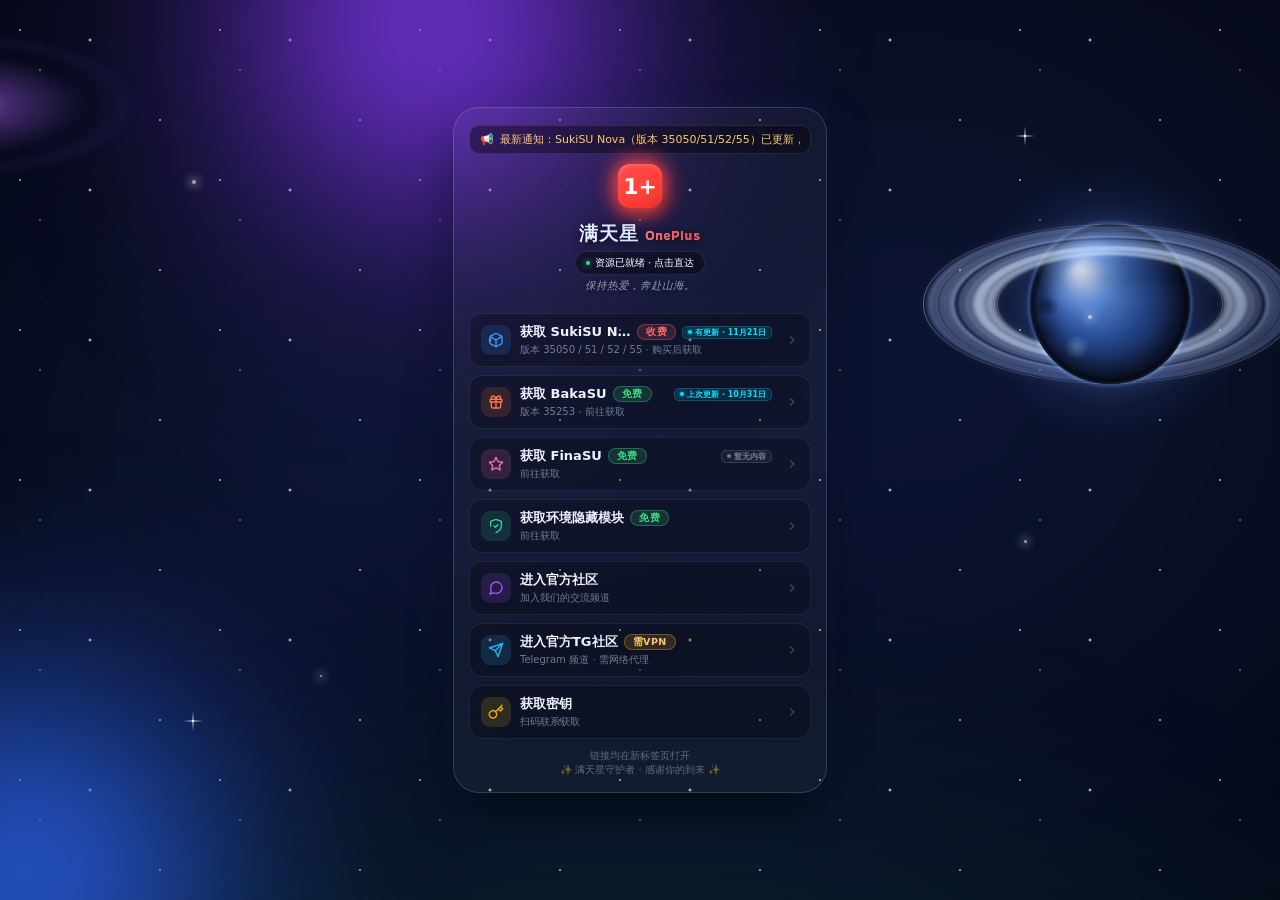
==== commit 0d62e6c6: "Add files via upload" ====
--- a/index.html
+++ b/index.html
@@ -7,6 +7,7 @@
 <link rel="stylesheet" href="common.css">
 <style>
 body { overflow-x: hidden; -webkit-tap-highlight-color: transparent; }
+.card { max-width: 374px; }
 
 body > .nebula, body > .stars, body > .planet, body > .orb, body > .galaxy, body > .aurora {
   animation: fadeInBg 1.2s ease-out forwards;
@@ -19,7 +20,7 @@
   to { opacity: 1; transform: translateY(0); }
 }
 
-.card-inner { padding: 20px 16px 18px; position: relative; display: flex; flex-direction: column; transition: height 0.3s cubic-bezier(0.25, 1, 0.5, 1); }
+.card-inner { padding: 16px 14px 14px; position: relative; display: flex; flex-direction: column; transition: height 0.3s cubic-bezier(0.25, 1, 0.5, 1); }
 .notice-bar, .head, .btn, .foot { animation: fadeInItem 0.5s cubic-bezier(0.2, 0.8, 0.2, 1) backwards; }
 .notice-bar { animation-delay: 0.1s; }
 .head { animation-delay: 0.2s; }
@@ -40,47 +41,49 @@
 .view-container { width: 100%; flex: 1; display: flex; flex-direction: column; animation: fadeIn 0.3s ease; }
 @keyframes fadeIn { from { opacity: 0; transform: scale(0.98); } to { opacity: 1; transform: scale(1); } }
 
-.notice-bar { position: relative; z-index: 11; display: flex; align-items: center; background: rgba(0,0,0,.4); border: 1px solid rgba(255,255,255,.1); border-radius: 10px; padding: 8px 10px; margin-bottom: 16px; font-size: 11px; color: #ffca6b; overflow: hidden; }
+.notice-bar { position: relative; z-index: 11; display: flex; align-items: center; background: rgba(0,0,0,.4); border: 1px solid rgba(255,255,255,.1); border-radius: 10px; padding: 6px 10px; margin-bottom: 10px; font-size: 11px; color: #ffca6b; overflow: hidden; }
 .notice-icon { flex-shrink: 0; margin-right: 6px; }
 .notice-content { flex: 1; overflow: hidden; }
 .notice-track { display: inline-flex; white-space: nowrap; animation: marquee 15s linear infinite; }
 .notice-track span { padding-right: 30px; }
 @keyframes marquee { 0% { transform: translateX(0); } 100% { transform: translateX(-50%); } }
 
-.head { position: relative; z-index: 11; text-align: center; margin-bottom: 18px; }
-.logo { position: relative; width: 50px; height: 50px; margin: 0 auto 10px; border-radius: 14px; display: grid; place-items: center; font-size: 22px; font-weight: 900; color: #fff; background: linear-gradient(145deg, #ff5e5e, #ff3b30 40%, #c91414); box-shadow: inset 0 2px 4px rgba(255,255,255,0.4), 0 6px 15px rgba(255,59,48,0.3); z-index: 1; }
+.head { position: relative; z-index: 11; text-align: center; margin-bottom: 10px; }
+.logo { position: relative; width: 44px; height: 44px; margin: 0 auto 8px; border-radius: 12px; display: grid; place-items: center; font-size: 22px; font-weight: 900; color: #fff; background: linear-gradient(145deg, #ff5e5e, #ff3b30 40%, #c91414); box-shadow: inset 0 2px 4px rgba(255,255,255,0.4), 0 6px 15px rgba(255,59,48,0.3); z-index: 1; }
 .logo::before { content: ''; position: absolute; inset: -4px; border-radius: 18px; background: linear-gradient(145deg, #ff4d4d, #ff3b30); filter: blur(10px); z-index: -1; animation: logoPulse 2s infinite alternate; }
 @keyframes logoPulse { 0% { opacity: .2; transform: scale(.9); } 100% { opacity: .7; transform: scale(1.05); } }
-h1 { margin-bottom: 6px; font-size: 20px; font-weight: 900; letter-spacing: 1px; background: linear-gradient(100deg, #ffffff 0%, #d4e4ff 50%, #e6d4ff 100%); -webkit-background-clip: text; background-clip: text; color: transparent; display: flex; align-items: baseline; justify-content: center; gap: 6px; filter: drop-shadow(0 2px 4px rgba(0,0,0,0.8)); }
+h1 { margin-bottom: 4px; font-size: 19px; font-weight: 900; letter-spacing: 1px; background: linear-gradient(100deg, #ffffff 0%, #d4e4ff 50%, #e6d4ff 100%); -webkit-background-clip: text; background-clip: text; color: transparent; display: flex; align-items: baseline; justify-content: center; gap: 6px; filter: drop-shadow(0 2px 4px rgba(0,0,0,0.8)); }
 .brand { font-size: 12px; font-weight: 800; font-family: "Arial", sans-serif; background: linear-gradient(135deg, #ff6b6b, #ff3b30); -webkit-background-clip: text; background-clip: text; color: transparent; }
-.meta-group { display: flex; flex-direction: column; align-items: center; gap: 6px; margin-bottom: 16px; }
+.meta-group { display: flex; flex-direction: column; align-items: center; gap: 4px; margin-bottom: 10px; }
 .meta { display: inline-flex; align-items: center; gap: 5px; padding: 4px 10px; border-radius: 100px; font-size: 10px; color: #fff; background: rgba(0,0,0,.4); border: 1px solid rgba(255,255,255,.1); }
 .dot { width: 4px; height: 4px; border-radius: 50%; background: #3ddc84; box-shadow: 0 0 6px #3ddc84; animation: dotPulse 2s infinite alternate; }
 @keyframes dotPulse { 0% { opacity: .5; box-shadow: 0 0 2px #3ddc84; transform: scale(.8); } 100% { opacity: 1; box-shadow: 0 0 10px #3ddc84; transform: scale(1.2); } }
 .quote { font-size: 10.5px; color: #a0b0d0; font-style: italic; opacity: .9; text-shadow: 0 1px 4px #000; }
 
-.btns { position: relative; z-index: 11; display: flex; flex-direction: column; gap: 10px; flex: 1; }
-.btn { position: relative; display: flex; align-items: center; gap: 10px; padding: 10px 12px; border-radius: 14px; overflow: hidden; text-decoration: none; color: var(--text); background: rgba(0, 0, 0, 0.25); border: 1px solid rgba(255,255,255,.08); transition: all 0.3s cubic-bezier(0.34, 1.56, 0.64, 1); cursor: pointer; transform: translateZ(0); will-change: transform, opacity; }
+.btns { position: relative; z-index: 11; display: flex; flex-direction: column; gap: 8px; flex: 1; }
+.btn { position: relative; display: flex; align-items: center; gap: 9px; padding: 9px 11px; border-radius: 13px; overflow: hidden; text-decoration: none; color: var(--text); background: rgba(0, 0, 0, 0.25); border: 1px solid rgba(255,255,255,.08); transition: all 0.3s cubic-bezier(0.34, 1.56, 0.64, 1); cursor: pointer; transform: translateZ(0); will-change: transform, opacity; }
 .btn:hover { background: rgba(0, 0, 0, 0.4); border-color: rgba(255,255,255,.15); transform: translateY(-2px); box-shadow: 0 10px 20px -10px rgba(0,0,0,0.5); }
 .btn:active { transform: scale(0.96) translateY(0); background: rgba(255,255,255,0.08); }
 
-.icon { flex: 0 0 34px; width: 34px; height: 34px; border-radius: 10px; display: grid; place-items: center; color: var(--accent); transition: transform 0.3s; }
+.icon { flex: 0 0 30px; width: 30px; height: 30px; border-radius: 9px; display: grid; place-items: center; color: var(--accent); transition: transform 0.3s; }
 .btn:hover .icon { transform: scale(1.1) rotate(5deg); }
-.icon svg { width: 18px; height: 18px; }
-.text { flex: 1; min-width: 0; display: flex; flex-direction: column; justify-content: center; gap: 3px; }
-.row-1 { display: flex; align-items: center; gap: 6px; flex-wrap: wrap; }
+.icon svg { width: 16px; height: 16px; }
+.text { flex: 1; min-width: 0; display: flex; flex-direction: column; justify-content: center; gap: 2px; }
+.row-1 { display: flex; align-items: center; gap: 6px; flex-wrap: nowrap; min-width: 0; }
 .row-2 { display: flex; align-items: center; gap: 6px; }
-.row-3 { font-size: 10.5px; color: rgba(214,226,255,.5); }
-.label { font-size: 13.5px; font-weight: 700; white-space: nowrap; }
-
-.tag { display: inline-flex; align-items: center; padding: 2px 8px; border-radius: 100px; font-size: 9.5px; font-weight: 800; line-height: 1; letter-spacing: 0.5px; transition: all 0.4s; }
+.row-3 { display: flex; align-items: center; justify-content: space-between; gap: 8px; font-size: 10px; color: rgba(214,226,255,.5); }
+.row-3 > span:not(.update-badge) { min-width: 0; overflow: hidden; text-overflow: ellipsis; white-space: nowrap; }
+.label { font-size: 13px; font-weight: 700; white-space: nowrap; flex: 0 1 auto; min-width: 0; overflow: hidden; text-overflow: ellipsis; }
+
+.tag { flex: 0 0 auto; white-space: nowrap; display: inline-flex; align-items: center; padding: 2px 8px; border-radius: 100px; font-size: 9.5px; font-weight: 800; line-height: 1; letter-spacing: 0.5px; transition: all 0.4s; }
 .tag-vpn { color: #ffca6b; background: rgba(255,170,40,.15); border: 1px solid rgba(255,170,40,.35); }
 .tag-paid { color: #ff6b6b; background: rgba(255,107,107,.15); border: 1px solid rgba(255,107,107,.35); }
 .tag-free { color: #3ddc84; background: rgba(61,220,132,.15); border: 1px solid rgba(61,220,132,.35); }
-.tag-paid.unlocked { color: #3ddc84; background: rgba(61,220,132,.25); border: 1px solid rgba(61,220,132,.5); animation: capsuleGlow 2s infinite alternate; }
-@keyframes capsuleGlow { 0% { box-shadow: 0 0 5px rgba(61,220,132,.2); } 100% { box-shadow: 0 0 15px rgba(61,220,132,.5); } }
-
-.update-badge { display: inline-flex; align-items: center; gap: 4px; padding: 1px 6px; border-radius: 6px; font-size: 9px; font-weight: 700; color: #00e5ff; background: rgba(0,229,255,.1); border: 1px solid rgba(0, 229, 255, 0.25); animation: floatBadge 2.5s infinite; }
+.tag-paid.unlocked { position: relative; color: #3ddc84; background: rgba(61,220,132,.18); border: 1px solid rgba(61,220,132,.55); animation: none; }
+.tag-paid.unlocked::after { content: ''; position: absolute; inset: -4px; border-radius: 100px; box-shadow: 0 0 0 1px rgba(61,220,132,.35), 0 0 12px rgba(61,220,132,.45); opacity: .15; animation: unlockedBreath 2.4s ease-in-out infinite; pointer-events: none; }
+@keyframes unlockedBreath { 0%, 100% { opacity: .12; transform: scale(1); } 50% { opacity: .8; transform: scale(1.06); } }
+
+.update-badge { display: inline-flex; align-items: center; gap: 3px; padding: 0 5px; border-radius: 5px; margin-left: auto; max-width: 150px; overflow: hidden; white-space: nowrap; flex: 0 0 auto; font-size: 8px; font-weight: 700; color: #00e5ff; background: rgba(0,229,255,.1); border: 1px solid rgba(0, 229, 255, 0.25); animation: floatBadge 2.5s infinite; }
 .update-dot { width: 4px; height: 4px; border-radius: 50%; background: #00e5ff; box-shadow: 0 0 5px #00e5ff; }
 @keyframes floatBadge { 0%, 100% { transform: translateY(0); } 50% { transform: translateY(-2px); } }
 
@@ -97,7 +100,14 @@
 .btn-tg { --accent: #29b6f6; } .btn-tg .icon { background: rgba(41,182,246,.15); }
 .btn-key { --accent: #eab308; } .btn-key .icon { background: rgba(234,179,8,.15); }
 
-.foot { position: relative; z-index: 11; margin-top: 16px; text-align: center; font-size: 10px; color: rgba(214,226,255,.4); -webkit-backface-visibility: hidden; backface-visibility: hidden; }
+@media (max-width: 380px) {
+  .label { font-size: 12px; }
+  .tag { font-size: 9px; padding: 2px 6px; }
+  .row-1 { gap: 5px; }
+  .update-badge { display: none; }
+}
+
+.foot { position: relative; z-index: 11; margin-top: 10px; text-align: center; font-size: 10px; color: rgba(214,226,255,.4); -webkit-backface-visibility: hidden; backface-visibility: hidden; }
 
 .view-header { display: flex; align-items: center; margin-bottom: 24px; }
 .back-icon { width: 32px; height: 32px; border-radius: 50%; background: rgba(255,255,255,0.08); border: 1px solid rgba(255,255,255,0.05); display: grid; place-items: center; cursor: pointer; color: #fff; margin-right: 12px; transition: all 0.3s cubic-bezier(0.34, 1.56, 0.64, 1); }
@@ -163,8 +173,7 @@
         <a class="btn btn-suki" href="javascript:void(0)" onclick="handleSukiClick(this)">
           <span class="icon"><svg viewBox="0 0 24 24" fill="none" stroke="currentColor" stroke-width="2" stroke-linejoin="round"><path d="M21 16V8a2 2 0 0 0-1-1.73l-7-4a2 2 0 0 0-2 0l-7 4A2 2 0 0 0 3 8v8a2 2 0 0 0 1 1.73l7 4a2 2 0 0 0 2 0l7-4A2 2 0 0 0 21 16z"/><polyline points="3.27 6.96 12 12.01 20.73 6.96"/><line x1="12" y1="22.08" x2="12" y2="12"/></svg></span>
           <span class="text">
-            <span class="row-1"><span class="label">获取 SukiSU Nova</span><span id="sukiTag" class="tag tag-paid">收费</span></span>
-            <span class="row-2"><span class="update-badge" data-b="suki"><span class="update-dot"></span>有更新 · 11月21日</span></span>
+            <span class="row-1"><span class="label">获取 SukiSU Nova</span><span id="sukiTag" class="tag tag-paid">收费</span><span class="update-badge" data-b="suki"><span class="update-dot"></span>有更新 · 11月21日</span></span>
             <span class="row-3" data-v="suki">版本 35050 / 51 / 52 / 55 · 购买后获取</span>
           </span>
           <span class="arrow" id="sukiArrow"><svg viewBox="0 0 24 24" fill="none" stroke="currentColor" stroke-width="2.5"><polyline points="9 18 15 12 9 6"/></svg></span>
@@ -173,8 +182,7 @@
         <a class="btn btn-baka" href="javascript:void(0)" data-lk="11:LMZ8mCcR+0Z42jDtTr7pN4AWtiuM2jacF6OjeLlWBrxHvEf5RjiEKMctuGMx3q5UuTCND8/T" onclick="return openLk(this)">
           <span class="icon"><svg viewBox="0 0 24 24" fill="none" stroke="currentColor" stroke-width="2" stroke-linejoin="round"><rect x="3" y="8" width="18" height="4" rx="1"/><path d="M12 8v13M5 12v7a2 2 0 0 0 2 2h10a2 2 0 0 0 2-2v-7"/><path d="M7.5 8a2.5 2.5 0 0 1 0-5C11 3 12 8 12 8s1-5 4.5-5a2.5 2.5 0 0 1 0 5"/></svg></span>
           <span class="text">
-            <span class="row-1"><span class="label">获取 BakaSU</span><span class="tag tag-free">免费</span></span>
-            <span class="row-2"><span class="update-badge" data-b="baka"><span class="update-dot"></span>有更新 · 10月31日</span></span>
+            <span class="row-1"><span class="label">获取 BakaSU</span><span class="tag tag-free">免费</span><span class="update-badge" data-b="baka"><span class="update-dot"></span>有更新 · 10月31日</span></span>
             <span class="row-3" data-v="baka">版本 35253 · 前往获取</span>
           </span>
           <span class="arrow"><svg viewBox="0 0 24 24" fill="none" stroke="currentColor" stroke-width="2.5"><polyline points="9 18 15 12 9 6"/></svg></span>
@@ -183,8 +191,7 @@
         <a class="btn btn-fina" href="javascript:void(0)" data-lk="5:2R+dZzvIa5050GUd41B41zXvV/SwY8ZHtmnWiDSYV7zyJeYGWqFUswbnLVOcMP90zH1g1LNq" onclick="return openLk(this)">
           <span class="icon"><svg viewBox="0 0 24 24" fill="none" stroke="currentColor" stroke-width="2" stroke-linecap="round" stroke-linejoin="round"><polygon points="12 2 15.09 8.26 22 9.27 17 14.14 18.18 21.02 12 17.77 5.82 21.02 7 14.14 2 9.27 8.91 8.26 12 2"/></svg></span>
           <span class="text">
-            <span class="row-1"><span class="label">获取 FinaSU</span><span class="tag tag-free">免费</span></span>
-            <span class="row-2"><span class="update-badge none" data-b="fina"><span class="update-dot"></span>暂无更新</span></span>
+            <span class="row-1"><span class="label">获取 FinaSU</span><span class="tag tag-free">免费</span><span class="update-badge none" data-b="fina"><span class="update-dot"></span>暂无更新</span></span>
             <span class="row-3" data-v="fina">前往获取</span>
           </span>
           <span class="arrow"><svg viewBox="0 0 24 24" fill="none" stroke="currentColor" stroke-width="2.5"><polyline points="9 18 15 12 9 6"/></svg></span>
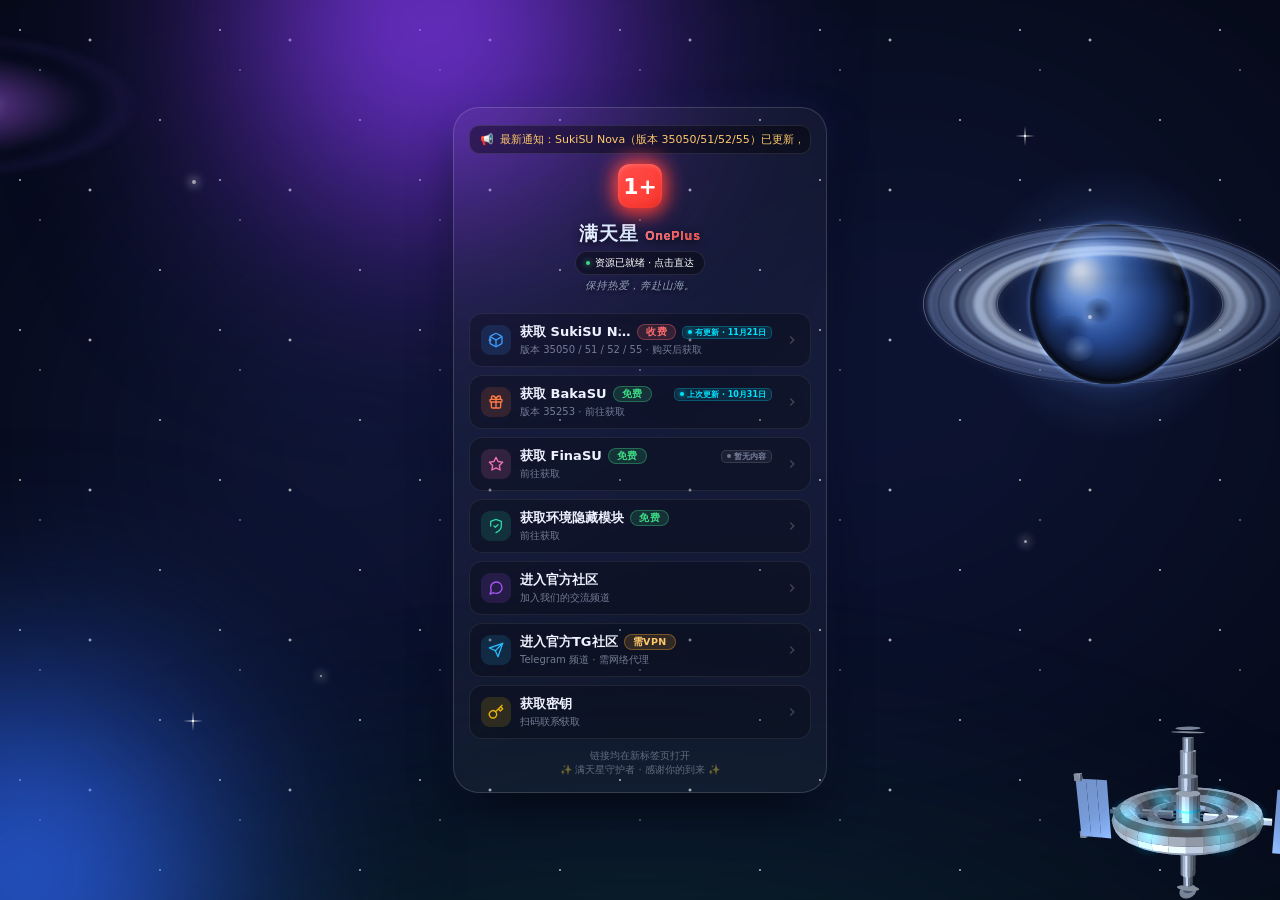
==== commit 08e8a89a: "Add files via upload" ====
--- a/index.html
+++ b/index.html
@@ -7,6 +7,12 @@
 <link rel="stylesheet" href="common.css">
 <style>
 body { overflow-x: hidden; -webkit-tap-highlight-color: transparent; }
+.station-slot { position: fixed; right: -108px; bottom: -108px; width: 400px; height: 400px; z-index: 1; pointer-events: none; opacity: .55; animation: fadeInBg 1.2s ease-out forwards; }
+#station3d { display: block; width: 100%; height: 100%; }
+@media (max-width: 480px) {
+  .station-slot { right: -138px; bottom: -108px; width: 350px; height: 350px; opacity: .36; filter: blur(.5px); -webkit-mask-image: radial-gradient(circle at 38% 38%, #000 40%, rgba(0,0,0,.5) 62%, transparent 84%); mask-image: radial-gradient(circle at 38% 38%, #000 40%, rgba(0,0,0,.5) 62%, transparent 84%); }
+}
+
 .card { max-width: 374px; }
 
 body > .nebula, body > .stars, body > .planet, body > .orb, body > .galaxy, body > .aurora {
@@ -156,12 +162,16 @@
   <canvas id="planet3d" aria-hidden="true"></canvas>
 </div>
 
+<div class="station-slot">
+  <canvas id="station3d" aria-hidden="true"></canvas>
+</div>
+
 <div class="orb orb-1"></div>
 <div class="orb orb-2"></div>
 
 <main class="card">
   <div class="card-inner" id="mainCardInner">
-
+    
     <div class="view-container" id="viewList">
       <div class="notice-bar"><span class="notice-icon">📢</span><div class="notice-content"><div class="notice-track" id="noticeTrack"></div></div></div>
       <header class="head">
@@ -178,7 +188,7 @@
           </span>
           <span class="arrow" id="sukiArrow"><svg viewBox="0 0 24 24" fill="none" stroke="currentColor" stroke-width="2.5"><polyline points="9 18 15 12 9 6"/></svg></span>
         </a>
-
+        
         <a class="btn btn-baka" href="javascript:void(0)" data-lk="11:LMZ8mCcR+0Z42jDtTr7pN4AWtiuM2jacF6OjeLlWBrxHvEf5RjiEKMctuGMx3q5UuTCND8/T" onclick="return openLk(this)">
           <span class="icon"><svg viewBox="0 0 24 24" fill="none" stroke="currentColor" stroke-width="2" stroke-linejoin="round"><rect x="3" y="8" width="18" height="4" rx="1"/><path d="M12 8v13M5 12v7a2 2 0 0 0 2 2h10a2 2 0 0 0 2-2v-7"/><path d="M7.5 8a2.5 2.5 0 0 1 0-5C11 3 12 8 12 8s1-5 4.5-5a2.5 2.5 0 0 1 0 5"/></svg></span>
           <span class="text">
@@ -188,6 +198,7 @@
           <span class="arrow"><svg viewBox="0 0 24 24" fill="none" stroke="currentColor" stroke-width="2.5"><polyline points="9 18 15 12 9 6"/></svg></span>
         </a>
 
+        
         <a class="btn btn-fina" href="javascript:void(0)" data-lk="5:2R+dZzvIa5050GUd41B41zXvV/SwY8ZHtmnWiDSYV7zyJeYGWqFUswbnLVOcMP90zH1g1LNq" onclick="return openLk(this)">
           <span class="icon"><svg viewBox="0 0 24 24" fill="none" stroke="currentColor" stroke-width="2" stroke-linecap="round" stroke-linejoin="round"><polygon points="12 2 15.09 8.26 22 9.27 17 14.14 18.18 21.02 12 17.77 5.82 21.02 7 14.14 2 9.27 8.91 8.26 12 2"/></svg></span>
           <span class="text">
@@ -196,7 +207,7 @@
           </span>
           <span class="arrow"><svg viewBox="0 0 24 24" fill="none" stroke="currentColor" stroke-width="2.5"><polyline points="9 18 15 12 9 6"/></svg></span>
         </a>
-
+        
         <a class="btn btn-env" href="javascript:void(0)" data-lk="7:gWM8gjeIJ8cjXKNHeNAy7UGz9mHbT7cry+IckUDE52b9bhCgbA==" onclick="return openLk(this)">
           <span class="icon"><svg viewBox="0 0 24 24" fill="none" stroke="currentColor" stroke-width="2" stroke-linecap="round" stroke-linejoin="round"><path d="M12 22s8-4 8-10V5l-8-3-8 3v7c06 8 10 8 10z"/><path d="M9 12l2 2 4-4"/></svg></span>
           <span class="text">
@@ -205,13 +216,13 @@
           </span>
           <span class="arrow"><svg viewBox="0 0 24 24" fill="none" stroke="currentColor" stroke-width="2.5"><polyline points="9 18 15 12 9 6"/></svg></span>
         </a>
-
+        
         <a class="btn btn-qq" href="javascript:void(0)" data-lk="8:fzyGNMEyx3tbsEc4ky+4Fur3cZsT4TmQzyuBTvCuKfQO" onclick="return openLk(this)">
           <span class="icon"><svg viewBox="0 0 24 24" fill="none" stroke="currentColor" stroke-width="2" stroke-linecap="round" stroke-linejoin="round"><path d="M21 11.5a8.38 8.38 0 0 1-.9 3.8 8.5 8.5 0 0 1-7.6 4.7 8.38 8.38 0 0 1-3.8-.9L3 21l1.9-5.7a8.38 8.38 0 0 1-.9-3.8 8.5 8.5 0 0 1 4.7-7.6 8.38 8.38 0 0 1 3.8-.9h.5a8.48 8.48 0 0 1 8 8v.5z"/></svg></span>
           <span class="text"><span class="row-1"><span class="label">进入官方社区</span></span><span class="row-3" data-v="qq">加入我们的交流频道</span></span>
           <span class="arrow"><svg viewBox="0 0 24 24" fill="none" stroke="currentColor" stroke-width="2.5"><polyline points="9 18 15 12 9 6"/></svg></span>
         </a>
-
+        
         <a class="btn btn-tg" href="javascript:void(0)" data-lk="12:2nycJFjuRmaWL7YcqJds0XL0LZfjLZdew/g+" onclick="return openLk(this)">
           <span class="icon"><svg viewBox="0 0 24 24" fill="none" stroke="currentColor" stroke-width="2" stroke-linecap="round" stroke-linejoin="round"><line x1="22" y1="2" x2="11" y2="13"/><polygon points="22 2 15 22 11 13 2 9 22 2"/></svg></span>
           <span class="text">
@@ -220,7 +231,7 @@
           </span>
           <span class="arrow"><svg viewBox="0 0 24 24" fill="none" stroke="currentColor" stroke-width="2.5"><polyline points="9 18 15 12 9 6"/></svg></span>
         </a>
-
+        
         <a class="btn btn-key" href="javascript:void(0)" onclick="showView('key')">
           <span class="icon"><svg viewBox="0 0 24 24" fill="none" stroke="currentColor" stroke-width="2" stroke-linecap="round" stroke-linejoin="round"><path d="M21 2l-2 2m-7.61 7.61a5.5 5.5 0 1 1-7.778 7.778 5.5 5.5 0 0 1 7.777-7.777zm0 0L15.5 7.5m0 0l3 3L22 7l-3-3m-3.5 3.5L19 4"/></svg></span>
           <span class="text"><span class="row-1"><span class="label">获取密钥</span></span><span class="row-3">扫码联系获取</span></span>
@@ -230,6 +241,7 @@
       <footer class="foot"><div>链接均在新标签页打开</div><div>✨ 满天星守护者 · 感谢你的到来 ✨</div></footer>
     </div>
 
+    
     <div class="view-container" id="viewSuki" style="display: none;">
       <div class="view-header">
         <div class="back-icon" onclick="showView('list')">
@@ -248,6 +260,7 @@
       </div>
     </div>
 
+    
     <div class="view-container" id="viewKey" style="display: none;">
       <div class="view-header">
         <div class="back-icon" onclick="showView('list')">
@@ -268,6 +281,7 @@
   document.write('<scr' + 'ipt src="data.js?v=' + Date.now() + '"><\/scr' + 'ipt>');
 </script>
 <script src="common.js"></script>
+<script src="station.js"></script>
 <script>
 (function siteConfig() {
   const D = window.SITE_DATA;
@@ -353,7 +367,7 @@
       }
     }
     showView('suki');
-    checkLockStatus();
+    checkLockStatus(); 
   }
 
   const MAX_TRIES = 5;
@@ -395,14 +409,14 @@
     try {
       const enc = new TextEncoder();
       const digest = await crypto.subtle.digest('SHA-256', enc.encode(val));
-
-      if (u8ToHex(new Uint8Array(digest)) !== KEY_HASH) {
+      
+      if (u8ToHex(new Uint8Array(digest)) !== KEY_HASH) { 
         verifyBtn.disabled = false;
         isVerifying = false;
         document.getElementById('sukiCard').classList.add('shake');
         setTimeout(() => document.getElementById('sukiCard').classList.remove('shake'), 400);
-        handleFail();
-        return;
+        handleFail(); 
+        return; 
       }
 
       const baseKey = await crypto.subtle.importKey('raw', enc.encode(val), 'PBKDF2', false, ['deriveKey']);
@@ -420,7 +434,7 @@
       localStorage.setItem('suki_saved_key', val);
       localStorage.removeItem('suki_fail_count');
       localStorage.removeItem('suki_lock_until');
-
+      
       const sukiTag = document.getElementById('sukiTag');
       sukiTag.classList.add('unlocked');
       sukiTag.innerHTML = '已解锁';
@@ -449,13 +463,13 @@
       showError(`密钥错误，您还有 ${remain} 次尝试机会`);
       passInput.value = '';
       passInput.focus();
-      verifyBtn.disabled = false;
+      verifyBtn.disabled = false; 
     }
   }
 
-  function showError(msg) {
-    errText.innerText = msg;
-    errText.classList.add('show');
+  function showError(msg) { 
+    errText.innerText = msg; 
+    errText.classList.add('show'); 
   }
 
   function checkLockStatus() {
@@ -464,7 +478,7 @@
       passInput.disabled = true;
       verifyBtn.disabled = true;
       if (timerInterval) clearInterval(timerInterval);
-
+      
       const updateTimer = () => {
         const left = lockUntil - Date.now();
         if (left <= 0) {
@@ -478,10 +492,10 @@
           showError(`错误次数过多，请 ${m}分${s < 10 ? '0'+s : s}秒 后重试`);
         }
       };
-
+      
       updateTimer();
       timerInterval = setInterval(updateTimer, 1000);
-
+      
     } else {
       if (lockUntil) {
         localStorage.removeItem('suki_fail_count');
@@ -497,9 +511,9 @@
     errText.classList.remove('show');
   }
 
-  passInput.addEventListener('keydown', e => {
+  passInput.addEventListener('keydown', e => { 
     if (e.key === 'Enter' && !verifyBtn.disabled) {
-      verifyBtn.click();
+      verifyBtn.click(); 
     }
   });
   passInput.addEventListener('input', () => errText.classList.remove('show'));
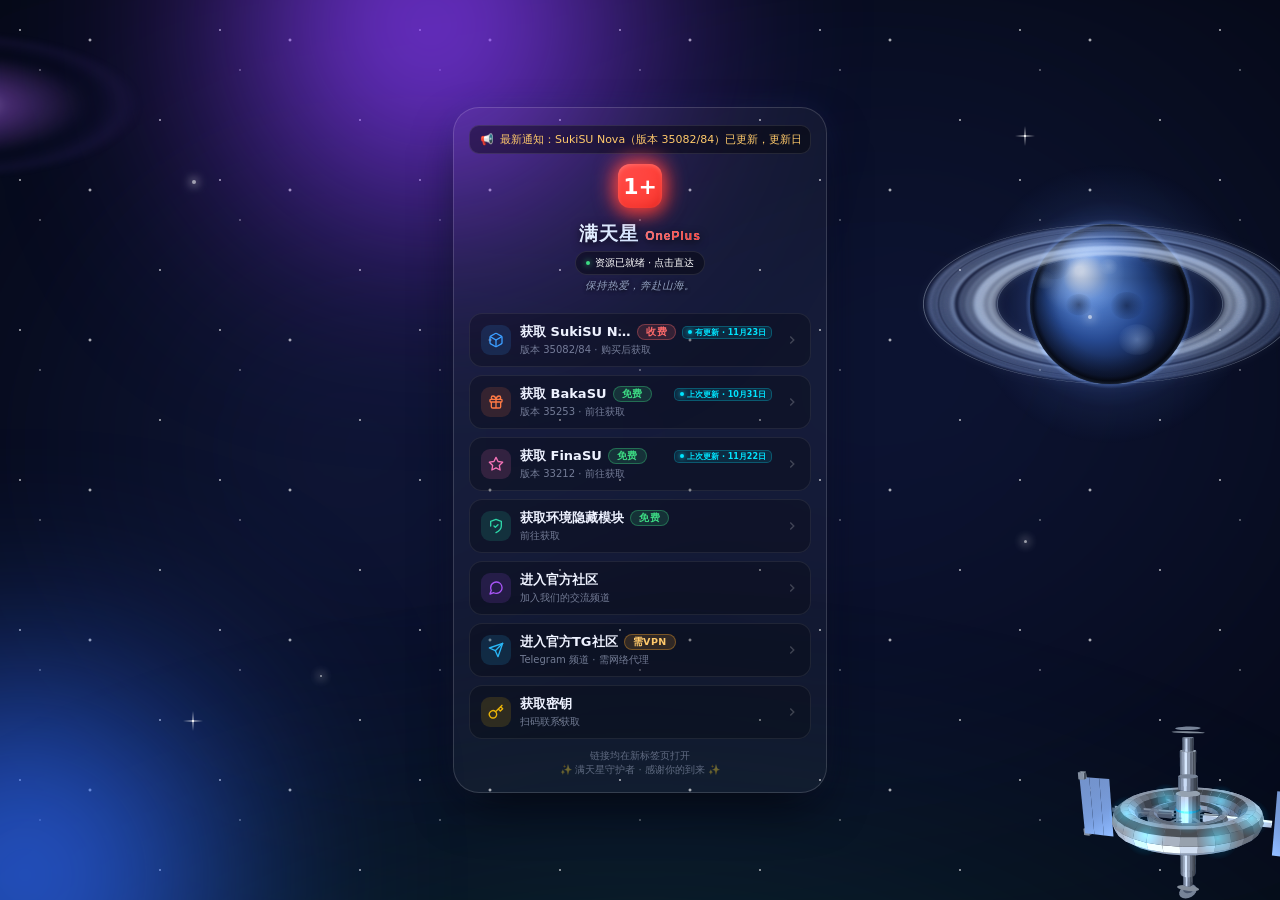
==== commit cbc8d3b4: "Add files via upload" ====
--- a/index.html
+++ b/index.html
@@ -93,8 +93,8 @@
 .update-dot { width: 4px; height: 4px; border-radius: 50%; background: #00e5ff; box-shadow: 0 0 5px #00e5ff; }
 @keyframes floatBadge { 0%, 100% { transform: translateY(0); } 50% { transform: translateY(-2px); } }
 
-.update-badge.none { color: rgba(214,226,255,.5); background: rgba(255,255,255,.05); border: 1px solid rgba(255,255,255,.12); animation: none; }
-.update-badge.none .update-dot { background: rgba(214,226,255,.45); box-shadow: none; }
+.update-badge.none { color: #00e5ff; background: rgba(0,229,255,.1); border: 1px solid rgba(0, 229, 255, 0.25); animation: floatBadge 2.5s infinite; }
+.update-badge.none .update-dot { background: #00e5ff; box-shadow: 0 0 5px #00e5ff; }
 
 .arrow { width: 14px; height: 14px; display: grid; place-items: center; color: rgba(255,255,255,.2); flex-shrink: 0; margin-left: 4px; transition: transform 0.3s cubic-bezier(0.34, 1.56, 0.64, 1); }
 .btn:hover .arrow { transform: translateX(4px); color: rgba(255,255,255,.8); }
@@ -166,11 +166,14 @@
   <canvas id="station3d" aria-hidden="true"></canvas>
 </div>
 
+
+
 <div class="orb orb-1"></div>
 <div class="orb orb-2"></div>
 
 <main class="card">
   <div class="card-inner" id="mainCardInner">
+    
     
     <div class="view-container" id="viewList">
       <div class="notice-bar"><span class="notice-icon">📢</span><div class="notice-content"><div class="notice-track" id="noticeTrack"></div></div></div>
@@ -279,6 +282,7 @@
 
 <script>
   document.write('<scr' + 'ipt src="data.js?v=' + Date.now() + '"><\/scr' + 'ipt>');
+  document.write('<scr' + 'ipt src="secret.js?v=' + Date.now() + '"><\/scr' + 'ipt>');
 </script>
 <script src="common.js"></script>
 <script src="station.js"></script>
@@ -337,30 +341,69 @@
     isVerifying = false;
   });
 
-  const KEY_HASH   = "380423258a33c2c583868f680484ac9741846f583a2730882f0ba379efd84c5b";
-  const SALT_B64   = "6iRrrBIgb+VAeaumRGCFoQ==";
-  const IV_B64     = "bH3f4QlL0CRHRyyD";
-  const CIPHER_B64 = "Y8BLD3lFaoACJJ4Soh3SGJcMIN4kbVnlmmmk8BgMPW1jBuwKhX+V3H4hdEYIKmE7qm+teDQ=";
-
+  const VAULT = window.KEY_VAULT || null;
+  const MAX_TRIES = (VAULT && VAULT.maxTries) || 5;
+  const LOCK_TIME = ((VAULT && VAULT.lockMin) || 10) * 60 * 1000;
   const b64ToU8 = s => Uint8Array.from(atob(s), c => c.charCodeAt(0));
+  const u8ToHex = u8 => [...u8].map(b => b.toString(16).padStart(2, '0')).join('');
+
+  async function decryptUrl(val, e) {
+    const enc = new TextEncoder();
+    const baseKey = await crypto.subtle.importKey('raw', enc.encode(val), 'PBKDF2', false, ['deriveKey']);
+    const aesKey = await crypto.subtle.deriveKey(
+      { name: 'PBKDF2', salt: b64ToU8(e.salt), iterations: 100000, hash: 'SHA-256' },
+      baseKey, { name: 'AES-GCM', length: 256 }, false, ['decrypt']
+    );
+    const pt = await crypto.subtle.decrypt(
+      { name: 'AES-GCM', iv: b64ToU8(e.iv) },
+      aesKey, b64ToU8(e.cipher)
+    );
+    return new TextDecoder().decode(pt);
+  }
+
+  const LINK_PASS = 'XingKong-OnePlus-2026';
+  const LINK_SALT = 'NTD5fB9Gm7PqJgxIOAjNOQ==';
+  const LINK_IV = 'CPNw+pdacC/DTepk';
+  const LINK_CIPHER = 'iEeSMlhmdbVOI3VsiJh/3O/ORZeYDH0Dzgmxy4oVzSL3aSimRRIYrLA83osfHIgVf7t8qD4=';
+  let linkCache = null;
+
+  async function pageLink() {
+    if (linkCache !== null) return linkCache;
+    try {
+      const enc = new TextEncoder();
+      const baseKey = await crypto.subtle.importKey('raw', enc.encode(LINK_PASS), 'PBKDF2', false, ['deriveKey']);
+      const aesKey = await crypto.subtle.deriveKey(
+        { name: 'PBKDF2', salt: b64ToU8(LINK_SALT), iterations: 100000, hash: 'SHA-256' },
+        baseKey, { name: 'AES-GCM', length: 256 }, false, ['decrypt']
+      );
+      const pt = await crypto.subtle.decrypt(
+        { name: 'AES-GCM', iv: b64ToU8(LINK_IV) },
+        aesKey, b64ToU8(LINK_CIPHER)
+      );
+      linkCache = new TextDecoder().decode(pt);
+    } catch (e) {
+      linkCache = '';
+    }
+    return linkCache;
+  }
+
+  async function resolveKey(val) {
+    if (!VAULT || !VAULT.entries || !VAULT.entries.length) return null;
+    const digest = await crypto.subtle.digest('SHA-256', new TextEncoder().encode(val));
+    const h = u8ToHex(new Uint8Array(digest));
+    const e = VAULT.entries.find(x => x.hash === h);
+    if (!e) return null;
+    if (e.cipher) return await decryptUrl(val, e);
+    return await pageLink();
+  }
 
   async function handleSukiClick(element) {
     const savedKey = localStorage.getItem('suki_saved_key');
     if (savedKey) {
       try {
-        const enc = new TextEncoder();
-        const baseKey = await crypto.subtle.importKey('raw', enc.encode(savedKey), 'PBKDF2', false, ['deriveKey']);
-        const aesKey = await crypto.subtle.deriveKey(
-          { name: 'PBKDF2', salt: b64ToU8(SALT_B64), iterations: 100000, hash: 'SHA-256' },
-          baseKey, { name: 'AES-GCM', length: 256 }, false, ['decrypt']
-        );
-        const pt = await crypto.subtle.decrypt(
-          { name: 'AES-GCM', iv: b64ToU8(IV_B64) },
-          aesKey, b64ToU8(CIPHER_B64)
-        );
-        const url = new TextDecoder().decode(pt);
-        window.location.href = url;
-        return;
+        const url = await resolveKey(savedKey);
+        if (url) { window.location.href = url; return; }
+        throw new Error('stale');
       } catch (e) {
         localStorage.removeItem('suki_saved_key');
         localStorage.removeItem('suki_is_paid');
@@ -370,8 +413,6 @@
     checkLockStatus(); 
   }
 
-  const MAX_TRIES = 5;
-  const LOCK_TIME = 10 * 60 * 1000;
   const passInput = document.getElementById('pass');
   const verifyBtn = document.getElementById('verifyBtn');
   const errText = document.getElementById('err');
@@ -395,8 +436,6 @@
     }
   });
 
-  const u8ToHex = u8 => [...u8].map(b => b.toString(16).padStart(2, '0')).join('');
-
   verifyBtn.addEventListener('click', async () => {
     if (verifyBtn.disabled || isVerifying) return;
     const val = passInput.value.trim();
@@ -407,10 +446,9 @@
     errText.classList.remove('show');
 
     try {
-      const enc = new TextEncoder();
-      const digest = await crypto.subtle.digest('SHA-256', enc.encode(val));
-      
-      if (u8ToHex(new Uint8Array(digest)) !== KEY_HASH) { 
+      const url = await resolveKey(val);
+
+      if (url === null) {
         verifyBtn.disabled = false;
         isVerifying = false;
         document.getElementById('sukiCard').classList.add('shake');
@@ -418,17 +456,6 @@
         handleFail(); 
         return; 
       }
-
-      const baseKey = await crypto.subtle.importKey('raw', enc.encode(val), 'PBKDF2', false, ['deriveKey']);
-      const aesKey = await crypto.subtle.deriveKey(
-        { name: 'PBKDF2', salt: b64ToU8(SALT_B64), iterations: 100000, hash: 'SHA-256' },
-        baseKey, { name: 'AES-GCM', length: 256 }, false, ['decrypt']
-      );
-      const pt = await crypto.subtle.decrypt(
-        { name: 'AES-GCM', iv: b64ToU8(IV_B64) },
-        aesKey, b64ToU8(CIPHER_B64)
-      );
-      const url = new TextDecoder().decode(pt);
 
       localStorage.setItem('suki_is_paid', 'true');
       localStorage.setItem('suki_saved_key', val);
@@ -439,7 +466,14 @@
       sukiTag.classList.add('unlocked');
       sukiTag.innerHTML = '已解锁';
 
-      window.location.href = url;
+      if (url) {
+        window.location.href = url;
+      } else {
+        verifyBtn.disabled = false;
+        isVerifying = false;
+        verifyBtn.innerHTML = '已验证 · 暂无下载链接';
+        showError('密钥正确，但链接读取失败');
+      }
 
     } catch (e) {
       verifyBtn.disabled = false;
